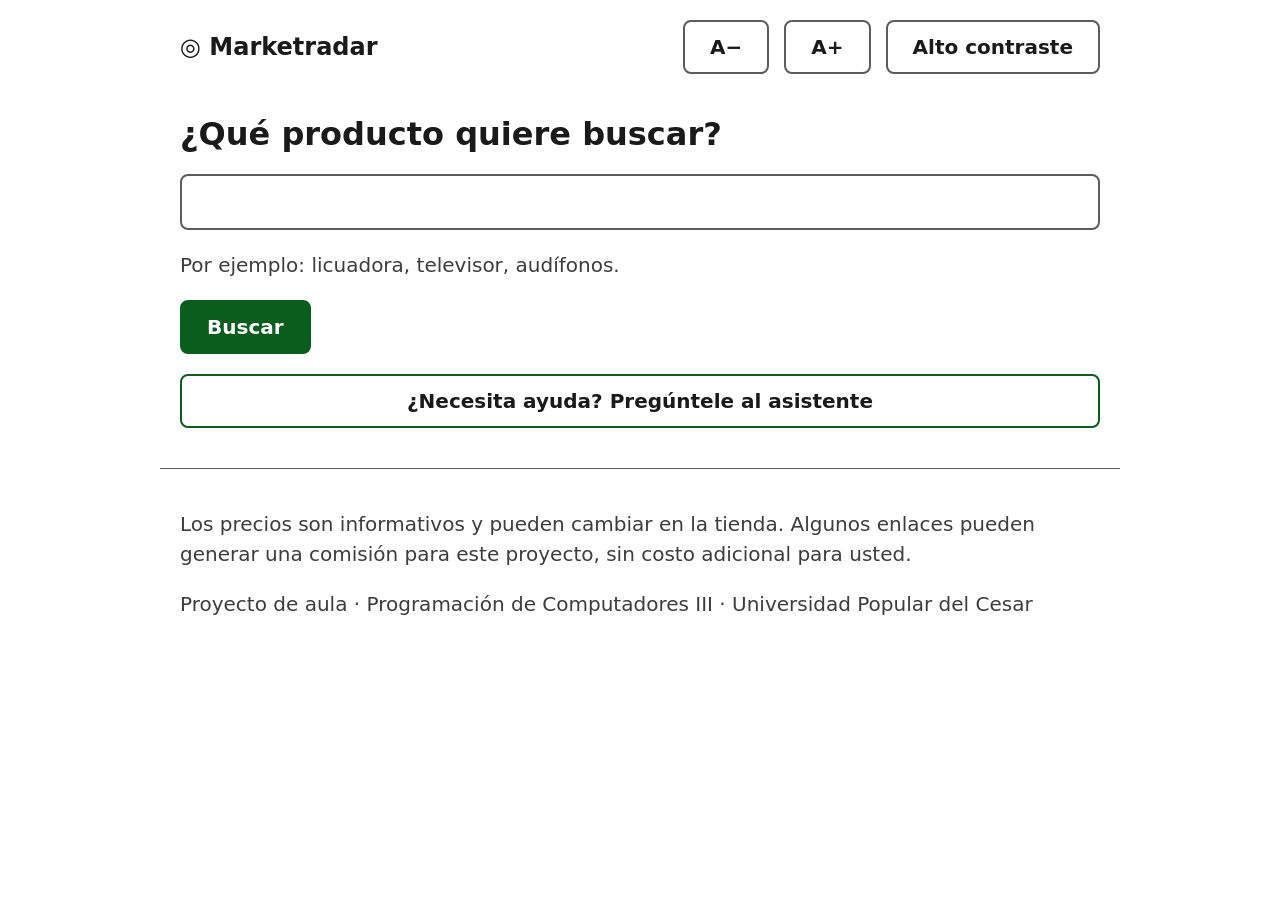
==== frontend/index.html @ 7d76185f "Agrega frontend accesible con búsqueda, historial y asistente" ====
<!doctype html>
<html lang="es-CO">
<head>
    <meta charset="utf-8">
    <meta name="viewport" content="width=device-width, initial-scale=1">
    <title>Marketradar: compare precios fácilmente</title>
    <meta name="description" content="Busque un producto y vea en qué tienda está más barato.">
    <link rel="stylesheet" href="css/estilos.css">
    <script type="module" src="js/app.js"></script>
</head>
<body>
<a class="saltar" href="#contenido">Ir al contenido</a>

<header class="encabezado">
    <p class="marca"><span aria-hidden="true">◎</span> Marketradar</p>
    <div class="herramientas" role="group" aria-label="Tamaño de letra y contraste">
        <button type="button" class="boton boton-secundario" id="letra-menos" aria-label="Letra más pequeña">A−</button>
        <button type="button" class="boton boton-secundario" id="letra-mas" aria-label="Letra más grande">A+</button>
        <button type="button" class="boton boton-secundario" id="contraste" aria-pressed="false">Alto contraste</button>
    </div>
</header>

<main id="contenido" tabindex="-1">
    <!-- Pantalla 1: Inicio -->
    <section id="pantalla-inicio" class="pantalla" aria-labelledby="titulo-inicio">
        <form id="formulario-busqueda" class="busqueda" novalidate>
            <h1 id="titulo-inicio" tabindex="-1"><label for="campo-busqueda">¿Qué producto quiere buscar?</label></h1>
            <input id="campo-busqueda" name="q" type="search" autocomplete="off" required
                   minlength="2" maxlength="100" aria-describedby="ayuda-busqueda error-busqueda">
            <p id="ayuda-busqueda" class="ayuda">Por ejemplo: licuadora, televisor, audífonos.</p>
            <p id="error-busqueda" class="error" role="alert" hidden></p>
            <button type="submit" class="boton boton-principal">Buscar</button>
        </form>
    </section>

    <!-- Pantalla 2: Resultados -->
    <section id="pantalla-resultados" class="pantalla" aria-labelledby="titulo-resultados" hidden>
        <button type="button" class="boton boton-secundario volver" data-volver="inicio">Volver</button>
        <h1 id="titulo-resultados" tabindex="-1">Resultados</h1>
        <div id="estado-resultados" role="status" aria-live="polite"></div>
        <ul id="advertencias" class="advertencias" hidden></ul>
        <ol id="lista-resultados" class="resultados"></ol>
        <button type="button" class="boton boton-secundario" id="ver-mas" hidden>Ver más resultados</button>
    </section>

    <!-- Pantalla 3: Detalle e historial -->
    <section id="pantalla-detalle" class="pantalla" aria-labelledby="titulo-detalle" hidden>
        <button type="button" class="boton boton-secundario volver" data-volver="resultados">Volver</button>
        <h1 id="titulo-detalle" tabindex="-1">Historial de precio</h1>
        <div id="contenido-detalle"></div>
    </section>
</main>

<!-- Asistente de IA -->
<aside class="asistente" aria-labelledby="titulo-asistente">
    <button type="button" class="boton boton-asistente" id="abrir-asistente" aria-expanded="false"
            aria-controls="panel-asistente">¿Necesita ayuda? Pregúntele al asistente</button>
    <div id="panel-asistente" class="panel-asistente" hidden>
        <h2 id="titulo-asistente">Asistente</h2>
        <ol id="conversacion" class="conversacion" aria-live="polite"></ol>
        <form id="formulario-asistente" class="formulario-asistente">
            <label for="campo-asistente">Escriba su pregunta</label>
            <textarea id="campo-asistente" rows="2" maxlength="500"></textarea>
            <div class="acciones">
                <button type="submit" class="boton boton-principal">Enviar pregunta</button>
                <button type="button" class="boton boton-secundario" id="cerrar-asistente">Cerrar</button>
            </div>
        </form>
    </div>
</aside>

<footer class="pie">
    <p>Los precios son informativos y pueden cambiar en la tienda. Algunos enlaces pueden generar una comisión
        para este proyecto, sin costo adicional para usted.</p>
    <p>Proyecto de aula · Programación de Computadores III · Universidad Popular del Cesar</p>
</footer>
</body>
</html>
---- frontend/css/estilos.css ----
/* Marketradar: estilos accesibles (WCAG 2.1 AA), mobile-first desde 360 px */

:root {
    --tamano-base: 20px;
    --interlineado: 1.5;
    --color-fondo: #ffffff;
    --color-texto: #1a1a1a;
    --color-suave: #3d3d3d;
    --color-principal: #0b5d1e;
    --color-principal-texto: #ffffff;
    --color-borde: #5c5c5c;
    --color-destacado: #fff4cc;
    --color-error: #a30000;
    --color-foco: #ffbf47;
    --radio: 8px;
    --espacio: 1rem;
    --tactil: 48px;
}

:root.alto-contraste {
    --color-fondo: #000000;
    --color-texto: #ffffff;
    --color-suave: #ffffff;
    --color-principal: #ffff00;
    --color-principal-texto: #000000;
    --color-borde: #ffffff;
    --color-destacado: #1a1a00;
    --color-error: #ff8080;
}

*, *::before, *::after {
    box-sizing: border-box;
}

html {
    font-size: var(--tamano-base);
}

body {
    margin: 0;
    font-family: system-ui, -apple-system, "Segoe UI", Roboto, Arial, sans-serif;
    line-height: var(--interlineado);
    background: var(--color-fondo);
    color: var(--color-texto);
}

h1 { font-size: 1.6rem; line-height: 1.25; margin: 0 0 var(--espacio); }
h2 { font-size: 1.3rem; margin: 0 0 var(--espacio); }

:focus-visible {
    outline: 4px solid var(--color-foco);
    outline-offset: 3px;
}

.saltar {
    position: absolute;
    left: -9999px;
}

.saltar:focus {
    left: var(--espacio);
    top: var(--espacio);
    background: var(--color-fondo);
    padding: .5rem;
    z-index: 10;
}

.encabezado, main, .pie {
    max-width: 48rem;
    margin: 0 auto;
    padding: var(--espacio);
}

.encabezado {
    display: flex;
    flex-wrap: wrap;
    gap: var(--espacio);
    align-items: center;
    justify-content: space-between;
}

.marca {
    font-weight: 700;
    font-size: 1.2rem;
    margin: 0;
}

.herramientas {
    display: flex;
    flex-wrap: wrap;
    gap: .75rem;
}

.boton {
    min-height: var(--tactil);
    min-width: var(--tactil);
    padding: .5rem 1.25rem;
    font: inherit;
    font-weight: 600;
    border-radius: var(--radio);
    border: 2px solid var(--color-principal);
    cursor: pointer;
}

.boton-principal {
    background: var(--color-principal);
    color: var(--color-principal-texto);
    width: 100%;
}

.boton-secundario {
    background: var(--color-fondo);
    color: var(--color-texto);
    border-color: var(--color-borde);
}

.busqueda input, .formulario-asistente textarea {
    width: 100%;
    min-height: 56px;
    font: inherit;
    padding: .5rem .75rem;
    border: 2px solid var(--color-borde);
    border-radius: var(--radio);
    background: var(--color-fondo);
    color: var(--color-texto);
}

.ayuda { color: var(--color-suave); }
.error { color: var(--color-error); font-weight: 600; }

.volver { margin-bottom: var(--espacio); }

.resultados {
    list-style: none;
    padding: 0;
    display: grid;
    gap: 1.5rem;
}

.tarjeta {
    border: 2px solid var(--color-borde);
    border-radius: var(--radio);
    padding: var(--espacio);
    display: grid;
    gap: .75rem;
}

.tarjeta.mejor {
    border-width: 4px;
    border-color: var(--color-principal);
    background: var(--color-destacado);
}

.tarjeta img {
    width: 100%;
    max-height: 220px;
    object-fit: contain;
}

.etiqueta-mejor {
    font-weight: 700;
    color: var(--color-principal);
}

.precio {
    font-size: 1.5rem;
    font-weight: 700;
}

.acciones {
    display: flex;
    flex-direction: column;
    gap: .75rem;
}

.advertencias {
    border-left: 6px solid var(--color-error);
    padding-left: var(--espacio);
}

.grafico {
    width: 100%;
    height: auto;
    border: 1px solid var(--color-borde);
}

.grafico polyline {
    fill: none;
    stroke: var(--color-principal);
    stroke-width: 4;
}

.asistente {
    max-width: 48rem;
    margin: 0 auto;
    padding: 0 var(--espacio);
}

.boton-asistente {
    width: 100%;
    background: var(--color-fondo);
    color: var(--color-texto);
}

.panel-asistente {
    border: 2px solid var(--color-borde);
    border-radius: var(--radio);
    padding: var(--espacio);
    margin-top: var(--espacio);
}

.conversacion {
    list-style: none;
    padding: 0;
    display: grid;
    gap: .75rem;
}

.mensaje-usuario { font-weight: 600; }

.pie {
    color: var(--color-suave);
    border-top: 1px solid var(--color-borde);
    margin-top: 2rem;
}

@media (min-width: 40rem) {
    .boton-principal { width: auto; }
    .acciones { flex-direction: row; }
}

@media (prefers-reduced-motion: reduce) {
    * { animation: none !important; transition: none !important; scroll-behavior: auto !important; }
}
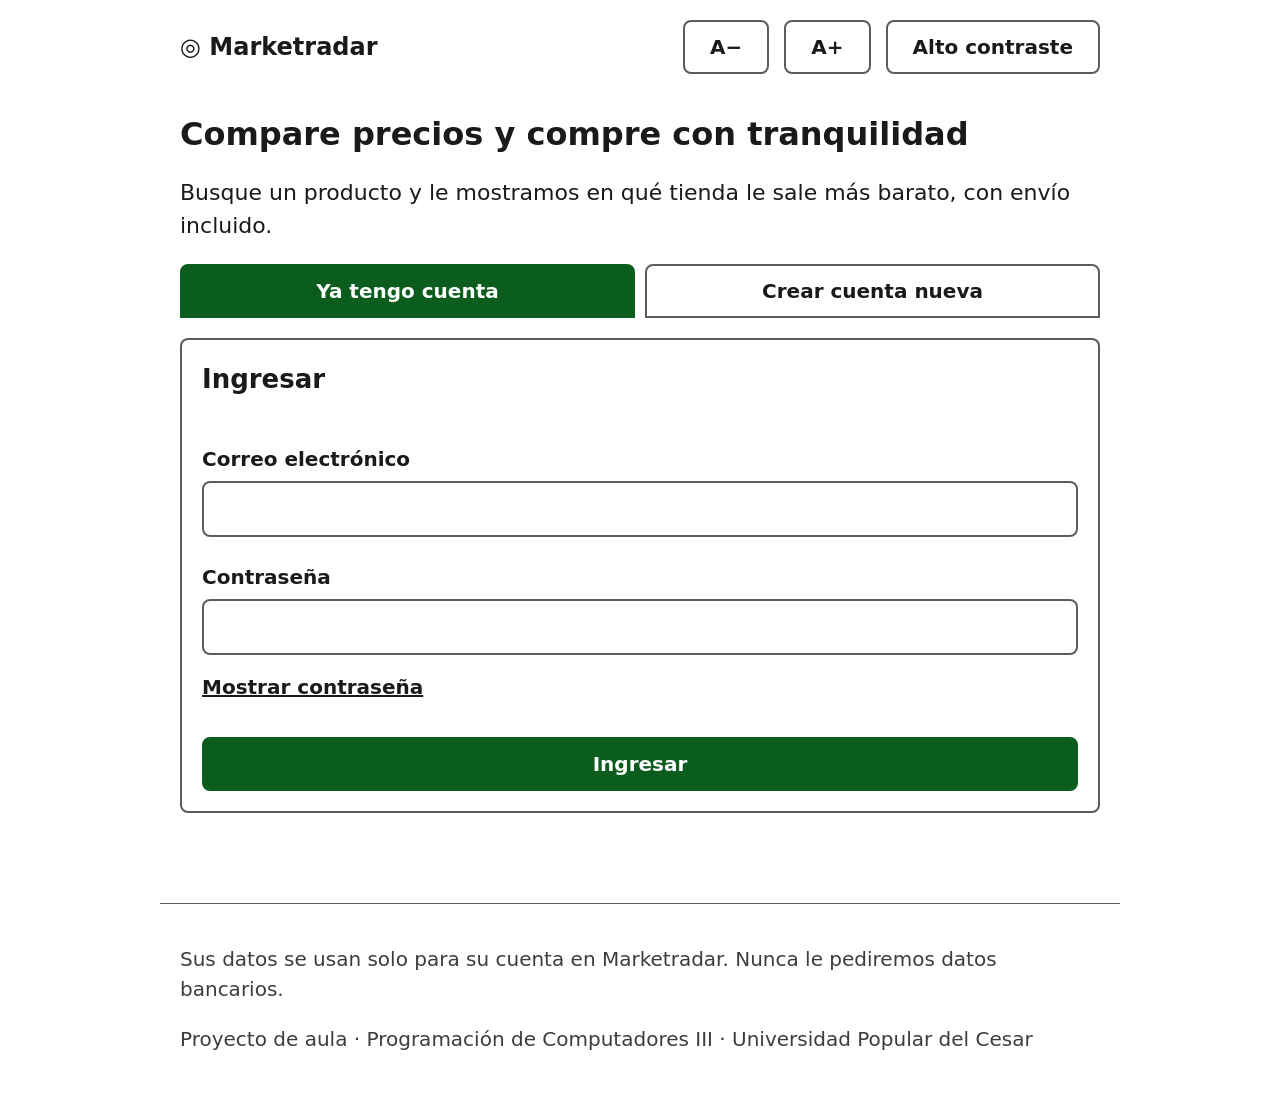
==== commit a3e745bf: "Reorganiza el frontend y agrega la pantalla de ingreso y registro" ====
--- a/frontend/index.html
+++ b/frontend/index.html
@@ -3,10 +3,10 @@
 <head>
     <meta charset="utf-8">
     <meta name="viewport" content="width=device-width, initial-scale=1">
-    <title>Marketradar: compare precios fácilmente</title>
-    <meta name="description" content="Busque un producto y vea en qué tienda está más barato.">
+    <title>Marketradar: ingrese o cree su cuenta</title>
+    <meta name="description" content="Compare precios fácilmente. Ingrese con su correo o cree una cuenta gratis.">
     <link rel="stylesheet" href="css/estilos.css">
-    <script type="module" src="js/app.js"></script>
+    <script type="module" src="js/ingreso/ingreso.js"></script>
 </head>
 <body>
 <a class="saltar" href="#contenido">Ir al contenido</a>
@@ -21,57 +21,88 @@
 </header>
 
 <main id="contenido" tabindex="-1">
-    <!-- Pantalla 1: Inicio -->
-    <section id="pantalla-inicio" class="pantalla" aria-labelledby="titulo-inicio">
-        <form id="formulario-busqueda" class="busqueda" novalidate>
-            <h1 id="titulo-inicio" tabindex="-1"><label for="campo-busqueda">¿Qué producto quiere buscar?</label></h1>
-            <input id="campo-busqueda" name="q" type="search" autocomplete="off" required
-                   minlength="2" maxlength="100" aria-describedby="ayuda-busqueda error-busqueda">
-            <p id="ayuda-busqueda" class="ayuda">Por ejemplo: licuadora, televisor, audífonos.</p>
-            <p id="error-busqueda" class="error" role="alert" hidden></p>
-            <button type="submit" class="boton boton-principal">Buscar</button>
+    <h1>Compare precios y compre con tranquilidad</h1>
+    <p class="introduccion">Busque un producto y le mostramos en qué tienda le sale más barato, con envío incluido.</p>
+    <p id="aviso-sesion" class="aviso-formulario info" role="status" hidden></p>
+
+    <div class="pestanas" role="tablist" aria-label="Ingresar o crear cuenta">
+        <button type="button" role="tab" id="pestana-ingreso" aria-controls="panel-ingreso" aria-selected="true"
+                class="pestana">Ya tengo cuenta</button>
+        <button type="button" role="tab" id="pestana-registro" aria-controls="panel-registro" aria-selected="false"
+                class="pestana" tabindex="-1">Crear cuenta nueva</button>
+    </div>
+
+    <!-- Ingreso -->
+    <section id="panel-ingreso" role="tabpanel" aria-labelledby="pestana-ingreso" class="panel">
+        <form id="formulario-ingreso" class="formulario" novalidate>
+            <h2>Ingresar</h2>
+            <div class="campo">
+                <label for="ingreso-correo">Correo electrónico</label>
+                <input id="ingreso-correo" type="email" autocomplete="username" required maxlength="150"
+                       aria-describedby="error-ingreso-correo">
+                <p id="error-ingreso-correo" class="error" hidden></p>
+            </div>
+            <div class="campo">
+                <label for="ingreso-clave">Contraseña</label>
+                <input id="ingreso-clave" type="password" autocomplete="current-password" required maxlength="64"
+                       aria-describedby="error-ingreso-clave">
+                <p id="error-ingreso-clave" class="error" hidden></p>
+                <button type="button" class="boton boton-enlace" id="ver-clave-ingreso" aria-pressed="false">
+                    Mostrar contraseña</button>
+            </div>
+            <p id="resultado-ingreso" class="aviso-formulario" role="alert" hidden></p>
+            <button type="submit" class="boton boton-principal">Ingresar</button>
         </form>
     </section>
 
-    <!-- Pantalla 2: Resultados -->
-    <section id="pantalla-resultados" class="pantalla" aria-labelledby="titulo-resultados" hidden>
-        <button type="button" class="boton boton-secundario volver" data-volver="inicio">Volver</button>
-        <h1 id="titulo-resultados" tabindex="-1">Resultados</h1>
-        <div id="estado-resultados" role="status" aria-live="polite"></div>
-        <ul id="advertencias" class="advertencias" hidden></ul>
-        <ol id="lista-resultados" class="resultados"></ol>
-        <button type="button" class="boton boton-secundario" id="ver-mas" hidden>Ver más resultados</button>
-    </section>
-
-    <!-- Pantalla 3: Detalle e historial -->
-    <section id="pantalla-detalle" class="pantalla" aria-labelledby="titulo-detalle" hidden>
-        <button type="button" class="boton boton-secundario volver" data-volver="resultados">Volver</button>
-        <h1 id="titulo-detalle" tabindex="-1">Historial de precio</h1>
-        <div id="contenido-detalle"></div>
+    <!-- Registro -->
+    <section id="panel-registro" role="tabpanel" aria-labelledby="pestana-registro" class="panel" hidden>
+        <form id="formulario-registro" class="formulario" novalidate>
+            <h2>Crear cuenta nueva</h2>
+            <p class="ayuda">Todos los campos son obligatorios.</p>
+            <div class="campo">
+                <label for="registro-nombres">Nombres</label>
+                <input id="registro-nombres" autocomplete="given-name" required maxlength="80"
+                       aria-describedby="error-registro-nombres">
+                <p id="error-registro-nombres" class="error" hidden></p>
+            </div>
+            <div class="campo">
+                <label for="registro-apellidos">Apellidos</label>
+                <input id="registro-apellidos" autocomplete="family-name" required maxlength="80"
+                       aria-describedby="error-registro-apellidos">
+                <p id="error-registro-apellidos" class="error" hidden></p>
+            </div>
+            <div class="campo">
+                <label for="registro-correo">Correo electrónico</label>
+                <input id="registro-correo" type="email" autocomplete="email" required maxlength="150"
+                       aria-describedby="ayuda-registro-correo error-registro-correo">
+                <p id="ayuda-registro-correo" class="ayuda">Será su usuario para ingresar.</p>
+                <p id="error-registro-correo" class="error" hidden></p>
+            </div>
+            <div class="campo">
+                <label for="registro-clave">Contraseña</label>
+                <input id="registro-clave" type="password" autocomplete="new-password" required maxlength="64"
+                       aria-describedby="reglas-clave error-registro-clave">
+                <p class="ayuda" id="titulo-reglas">Su contraseña debe tener:</p>
+                <ul id="reglas-clave" class="reglas-clave" aria-labelledby="titulo-reglas" aria-live="polite"></ul>
+                <p id="error-registro-clave" class="error" hidden></p>
+            </div>
+            <div class="campo">
+                <label for="registro-confirmacion">Repita la contraseña</label>
+                <input id="registro-confirmacion" type="password" autocomplete="new-password" required maxlength="64"
+                       aria-describedby="error-registro-confirmacion">
+                <p id="error-registro-confirmacion" class="error" hidden></p>
+                <button type="button" class="boton boton-enlace" id="ver-clave-registro" aria-pressed="false">
+                    Mostrar contraseña</button>
+            </div>
+            <p id="resultado-registro" class="aviso-formulario" role="alert" hidden></p>
+            <button type="submit" class="boton boton-principal">Crear mi cuenta</button>
+        </form>
     </section>
 </main>
 
-<!-- Asistente de IA -->
-<aside class="asistente" aria-labelledby="titulo-asistente">
-    <button type="button" class="boton boton-asistente" id="abrir-asistente" aria-expanded="false"
-            aria-controls="panel-asistente">¿Necesita ayuda? Pregúntele al asistente</button>
-    <div id="panel-asistente" class="panel-asistente" hidden>
-        <h2 id="titulo-asistente">Asistente</h2>
-        <ol id="conversacion" class="conversacion" aria-live="polite"></ol>
-        <form id="formulario-asistente" class="formulario-asistente">
-            <label for="campo-asistente">Escriba su pregunta</label>
-            <textarea id="campo-asistente" rows="2" maxlength="500"></textarea>
-            <div class="acciones">
-                <button type="submit" class="boton boton-principal">Enviar pregunta</button>
-                <button type="button" class="boton boton-secundario" id="cerrar-asistente">Cerrar</button>
-            </div>
-        </form>
-    </div>
-</aside>
-
 <footer class="pie">
-    <p>Los precios son informativos y pueden cambiar en la tienda. Algunos enlaces pueden generar una comisión
-        para este proyecto, sin costo adicional para usted.</p>
+    <p>Sus datos se usan solo para su cuenta en Marketradar. Nunca le pediremos datos bancarios.</p>
     <p>Proyecto de aula · Programación de Computadores III · Universidad Popular del Cesar</p>
 </footer>
 </body>
--- a/frontend/css/estilos.css
+++ b/frontend/css/estilos.css
@@ -11,6 +11,9 @@
     --color-borde: #5c5c5c;
     --color-destacado: #fff4cc;
     --color-error: #a30000;
+    --color-exito: #0b5d1e;
+    --color-info: #0b3d91;
+    --color-tarjeta: #f4f7f4;
     --color-foco: #ffbf47;
     --radio: 8px;
     --espacio: 1rem;
@@ -26,6 +29,9 @@
     --color-borde: #ffffff;
     --color-destacado: #1a1a00;
     --color-error: #ff8080;
+    --color-exito: #7dff7d;
+    --color-info: #80c8ff;
+    --color-tarjeta: #000000;
 }
 
 *, *::before, *::after {
@@ -224,9 +230,262 @@
     margin-top: 2rem;
 }
 
+/* ---------- Formularios ---------- */
+
+.introduccion { font-size: 1.1rem; }
+
+.formulario {
+    display: grid;
+    gap: 1.25rem;
+    border: 2px solid var(--color-borde);
+    border-radius: var(--radio);
+    padding: var(--espacio);
+    margin-bottom: 1.5rem;
+}
+
+.campo { display: grid; gap: .35rem; }
+
+.campo label { font-weight: 700; }
+
+.campo input, .campo select, .campo textarea {
+    width: 100%;
+    min-height: 56px;
+    font: inherit;
+    padding: .5rem .75rem;
+    border: 2px solid var(--color-borde);
+    border-radius: var(--radio);
+    background: var(--color-fondo);
+    color: var(--color-texto);
+}
+
+.campo input[readonly] { background: var(--color-tarjeta); }
+
+.campo [aria-invalid="true"] { border-color: var(--color-error); border-width: 3px; }
+
+.dos-columnas { display: grid; gap: 1.25rem; }
+
+.boton-enlace {
+    background: none;
+    border: none;
+    color: var(--color-texto);
+    text-decoration: underline;
+    justify-self: start;
+    padding-left: 0;
+}
+
+.reglas-clave { list-style: none; padding: 0; margin: 0; display: grid; gap: .25rem; }
+.reglas-clave .cumple { color: var(--color-exito); font-weight: 600; }
+.reglas-clave .pendiente { color: var(--color-suave); }
+
+.aviso-formulario {
+    border-left: 6px solid currentColor;
+    padding: .5rem var(--espacio);
+    font-weight: 600;
+    margin: 0;
+}
+.aviso-formulario.exito { color: var(--color-exito); }
+.aviso-formulario.error { color: var(--color-error); }
+.aviso-formulario.info { color: var(--color-info); }
+
+.contador { color: var(--color-suave); font-size: .9rem; }
+
+/* ---------- Pestañas de ingreso ---------- */
+
+.pestanas { display: flex; gap: .5rem; margin-bottom: var(--espacio); }
+
+.pestana {
+    flex: 1;
+    min-height: var(--tactil);
+    font: inherit;
+    font-weight: 700;
+    padding: .5rem;
+    border: 2px solid var(--color-borde);
+    border-radius: var(--radio) var(--radio) 0 0;
+    background: var(--color-fondo);
+    color: var(--color-texto);
+    cursor: pointer;
+}
+
+.pestana[aria-selected="true"] {
+    background: var(--color-principal);
+    color: var(--color-principal-texto);
+    border-color: var(--color-principal);
+}
+
+/* ---------- Navegación de las interfaces ---------- */
+
+.menu {
+    max-width: 48rem;
+    margin: 0 auto;
+    padding: 0 var(--espacio);
+}
+
+.menu ul {
+    list-style: none;
+    padding: 0;
+    margin: 0;
+    display: grid;
+    grid-template-columns: repeat(2, 1fr);
+    gap: .5rem;
+}
+
+.menu a {
+    display: flex;
+    align-items: center;
+    justify-content: center;
+    gap: .4rem;
+    min-height: 56px;
+    padding: .5rem;
+    font-weight: 700;
+    text-align: center;
+    text-decoration: none;
+    color: var(--color-texto);
+    border: 2px solid var(--color-borde);
+    border-radius: var(--radio);
+}
+
+.menu a[aria-current="page"] {
+    background: var(--color-principal);
+    color: var(--color-principal-texto);
+    border-color: var(--color-principal);
+}
+
+.icono { font-size: 1.3em; }
+
+.saludo { font-size: 1.3rem; font-weight: 700; margin: 0; }
+
+/* ---------- Inicio ---------- */
+
+.aviso-inicio {
+    border: 4px solid var(--color-principal);
+    border-radius: var(--radio);
+    background: var(--color-destacado);
+    padding: var(--espacio);
+    display: grid;
+    gap: .75rem;
+    margin-bottom: 1.5rem;
+}
+
+.aviso-inicio .titulo-aviso { font-size: 1.4rem; font-weight: 800; margin: 0; }
+
+.accesos {
+    list-style: none;
+    padding: 0;
+    display: grid;
+    gap: .75rem;
+}
+
+.accesos a {
+    display: block;
+    padding: var(--espacio);
+    border: 2px solid var(--color-borde);
+    border-radius: var(--radio);
+    color: var(--color-texto);
+    text-decoration: none;
+}
+
+.accesos strong { display: block; font-size: 1.15rem; }
+
+/* ---------- Producto MVP y resultados ---------- */
+
+.mvp {
+    border: 4px solid var(--color-principal);
+    border-radius: var(--radio);
+    background: var(--color-destacado);
+    padding: var(--espacio);
+    display: grid;
+    gap: .75rem;
+    margin-bottom: 1.5rem;
+}
+
+.mvp .sello {
+    font-size: 1.2rem;
+    font-weight: 800;
+    color: var(--color-principal);
+    margin: 0;
+}
+
+.mvp ul { margin: 0; padding-left: 1.25rem; }
+
+.calificacion { font-weight: 600; }
+.calificacion .estrellas { letter-spacing: .1em; }
+
+/* ---------- Listas de historial y PQR ---------- */
+
+.lista-simple {
+    list-style: none;
+    padding: 0;
+    display: grid;
+    gap: 1rem;
+}
+
+.lista-simple > li {
+    border: 2px solid var(--color-borde);
+    border-radius: var(--radio);
+    padding: var(--espacio);
+    display: grid;
+    gap: .5rem;
+}
+
+.lista-simple p { margin: 0; }
+
+.estado {
+    display: inline-block;
+    font-weight: 700;
+    padding: .1rem .6rem;
+    border-radius: 999px;
+    border: 2px solid currentColor;
+}
+.estado-RADICADA { color: var(--color-info); }
+.estado-EN_PROCESO { color: #8a4b00; }
+.estado-RESPONDIDA { color: var(--color-exito); }
+:root.alto-contraste .estado-EN_PROCESO { color: #ffd27f; }
+
+.respuesta {
+    background: var(--color-tarjeta);
+    border-left: 6px solid var(--color-exito);
+    padding: .5rem var(--espacio);
+}
+
+/* ---------- Tutorial ---------- */
+
+.pasos { padding-left: 1.5rem; display: grid; gap: 1.25rem; }
+.pasos h2 { font-size: 1.2rem; margin-bottom: .25rem; }
+.pasos p { margin: 0 0 .5rem; }
+
+/* ---------- Administrador ---------- */
+
+.cifras {
+    list-style: none;
+    padding: 0;
+    display: grid;
+    grid-template-columns: repeat(2, 1fr);
+    gap: .75rem;
+}
+
+.cifras li {
+    border: 2px solid var(--color-borde);
+    border-radius: var(--radio);
+    padding: var(--espacio);
+    text-align: center;
+}
+
+.cifras strong { display: block; font-size: 2rem; }
+
+.filtros { display: flex; flex-wrap: wrap; gap: .5rem; margin-bottom: var(--espacio); }
+.filtros [aria-pressed="true"] {
+    background: var(--color-principal);
+    color: var(--color-principal-texto);
+    border-color: var(--color-principal);
+}
+
 @media (min-width: 40rem) {
     .boton-principal { width: auto; }
     .acciones { flex-direction: row; }
+    .menu ul { grid-template-columns: repeat(4, 1fr); }
+    .dos-columnas { grid-template-columns: 1fr 1fr; }
+    .accesos { grid-template-columns: 1fr 1fr; }
+    .cifras { grid-template-columns: repeat(4, 1fr); }
 }
 
 @media (prefers-reduced-motion: reduce) {
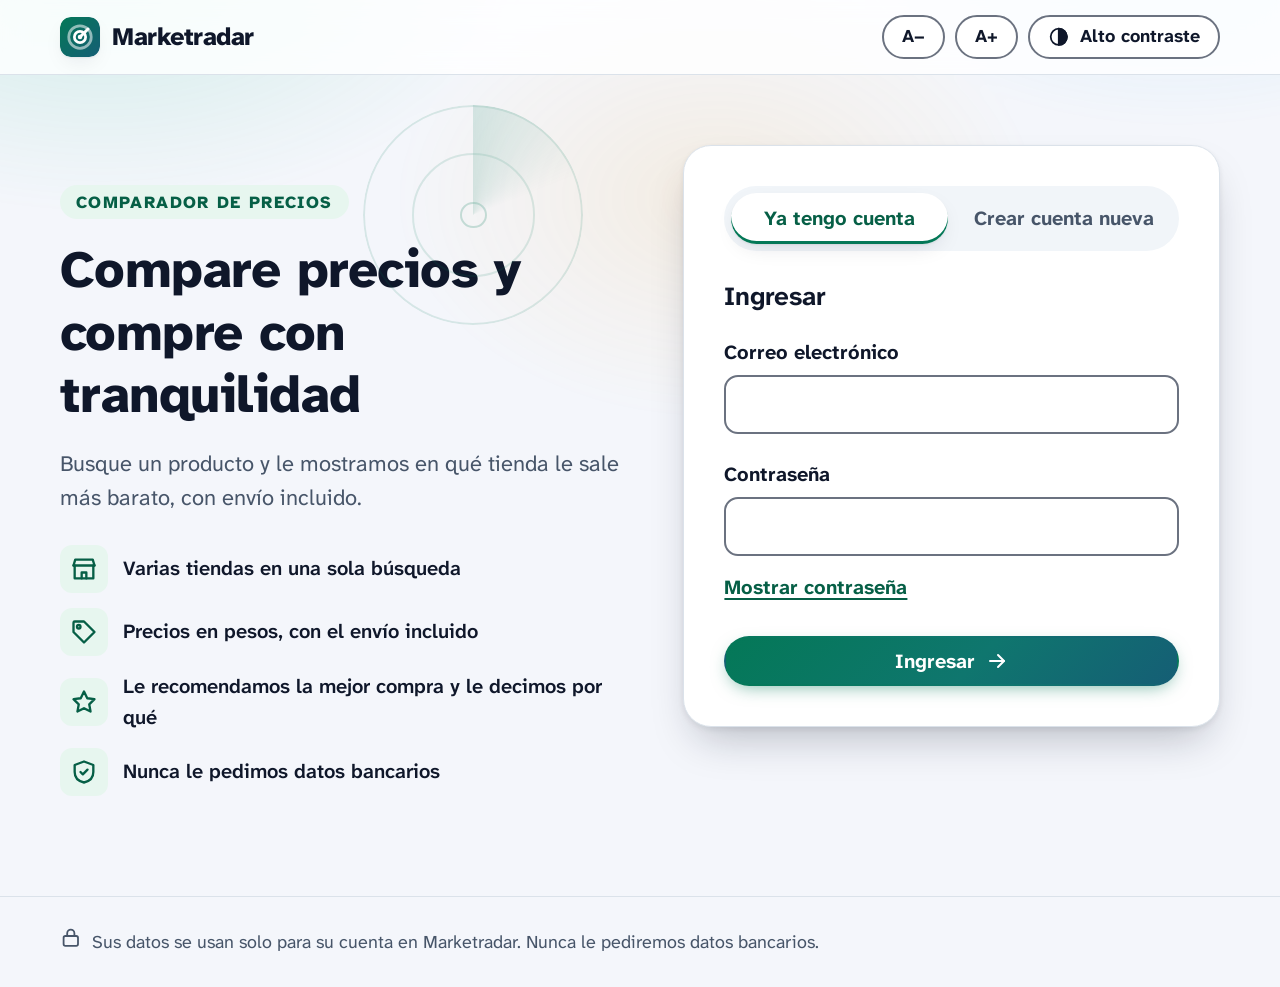
==== commit 8782bb94: "Renueva el diseño de la interfaz Diseño moderno con animaciones, sin perder la accesibilidad (WCAG 2" ====
--- a/frontend/index.html
+++ b/frontend/index.html
@@ -5,6 +5,8 @@
     <meta name="viewport" content="width=device-width, initial-scale=1">
     <title>Marketradar: ingrese o cree su cuenta</title>
     <meta name="description" content="Compare precios fácilmente. Ingrese con su correo o cree una cuenta gratis.">
+    <link rel="icon" href="favicon.svg" type="image/svg+xml">
+    <link rel="preload" href="fuentes/atkinson-hyperlegible-next.woff2" as="font" type="font/woff2" crossorigin>
     <link rel="stylesheet" href="css/estilos.css">
     <script type="module" src="js/ingreso/ingreso.js"></script>
 </head>
@@ -12,17 +14,31 @@
 <a class="saltar" href="#contenido">Ir al contenido</a>
 
 <header class="encabezado">
-    <p class="marca"><span aria-hidden="true">◎</span> Marketradar</p>
-    <div class="herramientas" role="group" aria-label="Tamaño de letra y contraste">
-        <button type="button" class="boton boton-secundario" id="letra-menos" aria-label="Letra más pequeña">A−</button>
-        <button type="button" class="boton boton-secundario" id="letra-mas" aria-label="Letra más grande">A+</button>
-        <button type="button" class="boton boton-secundario" id="contraste" aria-pressed="false">Alto contraste</button>
+    <div class="contenedor encabezado-interno">
+        <p class="marca"><img src="favicon.svg" alt="" width="40" height="40"> Marketradar</p>
+        <div class="herramientas" role="group" aria-label="Tamaño de letra y contraste">
+            <button type="button" class="boton boton-chip" id="letra-menos" aria-label="Letra más pequeña">A−</button>
+            <button type="button" class="boton boton-chip" id="letra-mas" aria-label="Letra más grande">A+</button>
+            <button type="button" class="boton boton-chip" id="contraste" aria-pressed="false"><svg class="icono" aria-hidden="true" focusable="false"><use href="img/iconos.svg#contraste"></use></svg> Alto contraste</button>
+        </div>
     </div>
 </header>
 
-<main id="contenido" tabindex="-1">
-    <h1>Compare precios y compre con tranquilidad</h1>
-    <p class="introduccion">Busque un producto y le mostramos en qué tienda le sale más barato, con envío incluido.</p>
+<main id="contenido" class="contenedor ingreso" tabindex="-1">
+    <div class="ingreso-portada">
+        <div class="radar" aria-hidden="true"><span></span><span></span><span></span><i></i></div>
+        <p class="sobretitulo">Comparador de precios</p>
+        <h1>Compare precios y compre con tranquilidad</h1>
+        <p class="introduccion">Busque un producto y le mostramos en qué tienda le sale más barato, con envío incluido.</p>
+        <ul class="beneficios">
+            <li><svg class="icono" aria-hidden="true" focusable="false"><use href="img/iconos.svg#tienda"></use></svg> Varias tiendas en una sola búsqueda</li>
+            <li><svg class="icono" aria-hidden="true" focusable="false"><use href="img/iconos.svg#etiqueta"></use></svg> Precios en pesos, con el envío incluido</li>
+            <li><svg class="icono" aria-hidden="true" focusable="false"><use href="img/iconos.svg#estrella"></use></svg> Le recomendamos la mejor compra y le decimos por qué</li>
+            <li><svg class="icono" aria-hidden="true" focusable="false"><use href="img/iconos.svg#escudo"></use></svg> Nunca le pedimos datos bancarios</li>
+        </ul>
+    </div>
+
+    <div class="ingreso-tarjeta">
     <p id="aviso-sesion" class="aviso-formulario info" role="status" hidden></p>
 
     <div class="pestanas" role="tablist" aria-label="Ingresar o crear cuenta">
@@ -51,7 +67,7 @@
                     Mostrar contraseña</button>
             </div>
             <p id="resultado-ingreso" class="aviso-formulario" role="alert" hidden></p>
-            <button type="submit" class="boton boton-principal">Ingresar</button>
+            <button type="submit" class="boton boton-principal">Ingresar <svg class="icono" aria-hidden="true" focusable="false"><use href="img/iconos.svg#flecha"></use></svg></button>
         </form>
     </section>
 
@@ -96,14 +112,14 @@
                     Mostrar contraseña</button>
             </div>
             <p id="resultado-registro" class="aviso-formulario" role="alert" hidden></p>
-            <button type="submit" class="boton boton-principal">Crear mi cuenta</button>
+            <button type="submit" class="boton boton-principal">Crear mi cuenta <svg class="icono" aria-hidden="true" focusable="false"><use href="img/iconos.svg#flecha"></use></svg></button>
         </form>
     </section>
+    </div>
 </main>
 
 <footer class="pie">
-    <p>Sus datos se usan solo para su cuenta en Marketradar. Nunca le pediremos datos bancarios.</p>
-    <p>Proyecto de aula · Programación de Computadores III · Universidad Popular del Cesar</p>
+    <p class="contenedor"><svg class="icono" aria-hidden="true" focusable="false"><use href="img/iconos.svg#candado"></use></svg> Sus datos se usan solo para su cuenta en Marketradar. Nunca le pediremos datos bancarios.</p>
 </footer>
 </body>
 </html>
--- a/frontend/css/estilos.css
+++ b/frontend/css/estilos.css
@@ -1,62 +1,157 @@
-/* Marketradar: estilos accesibles (WCAG 2.1 AA), mobile-first desde 360 px */
+/*
+ * Marketradar: estilos accesibles (WCAG 2.1 AA), mobile-first desde 360 px.
+ *
+ * Diseño: tarjetas claras con esquinas redondeadas, degradado esmeralda, íconos de trazo y
+ * animaciones cortas. Reglas de accesibilidad que se mantienen:
+ *  - Contraste de 4.5:1 o más en todo texto y de 3:1 en bordes de campos y foco.
+ *  - Controles de 48 px o más y foco visible con doble anillo.
+ *  - Todo se mide en rem, así que A+ y A− agrandan la página completa.
+ *  - Las animaciones duran menos de 5 segundos y se apagan con "reducir movimiento" del sistema.
+ *  - El modo alto contraste quita degradados, sombras y transparencias.
+ */
+
+@font-face {
+    font-family: "Atkinson Hyperlegible Next";
+    src: url("../fuentes/atkinson-hyperlegible-next.woff2") format("woff2");
+    font-weight: 400 800;
+    font-style: normal;
+    font-display: swap;
+}
 
 :root {
     --tamano-base: 20px;
-    --interlineado: 1.5;
-    --color-fondo: #ffffff;
-    --color-texto: #1a1a1a;
-    --color-suave: #3d3d3d;
-    --color-principal: #0b5d1e;
+    --interlineado: 1.55;
+    --fuente: "Atkinson Hyperlegible Next", system-ui, -apple-system, "Segoe UI", Roboto, Arial, sans-serif;
+
+    --color-fondo: #f4f6fb;
+    --color-superficie: #ffffff;
+    --color-texto: #0f172a;
+    --color-suave: #475569;
+    --color-principal: #047857;
+    --color-principal-oscuro: #065f46;
     --color-principal-texto: #ffffff;
-    --color-borde: #5c5c5c;
-    --color-destacado: #fff4cc;
-    --color-error: #a30000;
-    --color-exito: #0b5d1e;
-    --color-info: #0b3d91;
-    --color-tarjeta: #f4f7f4;
-    --color-foco: #ffbf47;
-    --radio: 8px;
+    --color-principal-suave: #e7f6ef;
+    --color-borde: #dbe2ea;
+    --color-borde-campo: #6b7280;
+    --color-destacado: #fff8e6;
+    --color-acento: #92400e;
+    --color-acento-suave: #fdecc8;
+    --color-error: #b91c1c;
+    --color-error-suave: #fef2f2;
+    --color-exito: #047857;
+    --color-exito-suave: #ecfdf5;
+    --color-info: #1d4ed8;
+    --color-info-suave: #eff6ff;
+    --color-tarjeta: #f1f5f9;
+    --color-foco: #f59e0b;
+    --color-foco-interno: #0f172a;
+
+    --degradado: linear-gradient(135deg, #047857 0%, #0f766e 55%, #155e75 100%);
+    --degradado-mvp: linear-gradient(135deg, #f59e0b, #10b981 50%, #0ea5e9);
+    --sombra: 0 1px 2px rgb(15 23 42 / 6%), 0 8px 24px -10px rgb(15 23 42 / 18%);
+    --sombra-alta: 0 2px 6px rgb(15 23 42 / 8%), 0 22px 44px -14px rgb(15 23 42 / 28%);
+    --vidrio: rgb(255 255 255 / 82%);
+
+    --radio: 14px;
+    --radio-grande: 24px;
     --espacio: 1rem;
     --tactil: 48px;
+    --curva: cubic-bezier(.2, .8, .2, 1);
 }
 
 :root.alto-contraste {
     --color-fondo: #000000;
+    --color-superficie: #000000;
     --color-texto: #ffffff;
     --color-suave: #ffffff;
     --color-principal: #ffff00;
+    --color-principal-oscuro: #ffff00;
     --color-principal-texto: #000000;
+    --color-principal-suave: #000000;
     --color-borde: #ffffff;
-    --color-destacado: #1a1a00;
+    --color-borde-campo: #ffffff;
+    --color-destacado: #000000;
+    --color-acento: #ffff00;
+    --color-acento-suave: #000000;
     --color-error: #ff8080;
+    --color-error-suave: #000000;
     --color-exito: #7dff7d;
+    --color-exito-suave: #000000;
     --color-info: #80c8ff;
+    --color-info-suave: #000000;
     --color-tarjeta: #000000;
-}
-
-*, *::before, *::after {
-    box-sizing: border-box;
-}
+    --color-foco: #00ffff;
+    --color-foco-interno: #000000;
+    --degradado: #ffff00;
+    --degradado-mvp: #ffff00;
+    --sombra: none;
+    --sombra-alta: none;
+    --vidrio: #000000;
+}
+
+/* Lo oculto se oculta siempre, aunque su clase defina display (por ejemplo .mvp). */
+[hidden] { display: none !important; }
+
+*, *::before, *::after { box-sizing: border-box; }
 
 html {
     font-size: var(--tamano-base);
+    scroll-padding-top: 6rem;
 }
 
 body {
     margin: 0;
-    font-family: system-ui, -apple-system, "Segoe UI", Roboto, Arial, sans-serif;
+    min-height: 100vh;
+    font-family: var(--fuente);
     line-height: var(--interlineado);
     background: var(--color-fondo);
     color: var(--color-texto);
-}
-
-h1 { font-size: 1.6rem; line-height: 1.25; margin: 0 0 var(--espacio); }
-h2 { font-size: 1.3rem; margin: 0 0 var(--espacio); }
+    -webkit-font-smoothing: antialiased;
+    text-rendering: optimizeLegibility;
+}
+
+/* Luz de colores suave detrás de la página (decorativa). */
+body::before {
+    content: "";
+    position: fixed;
+    inset: -20vh -10vw auto;
+    height: 70vh;
+    z-index: -1;
+    pointer-events: none;
+    background:
+        radial-gradient(40% 60% at 15% 20%, rgb(16 185 129 / 16%), transparent 70%),
+        radial-gradient(35% 55% at 85% 10%, rgb(14 165 233 / 14%), transparent 70%),
+        radial-gradient(30% 50% at 55% 60%, rgb(245 158 11 / 10%), transparent 70%);
+    filter: blur(8px);
+    animation: aparecer-suave 1.2s ease-out both;
+}
+
+:root.alto-contraste body::before { display: none; }
+
+h1, h2, h3 { line-height: 1.2; letter-spacing: -.01em; }
+h1 { font-size: 1.75rem; font-weight: 800; margin: 0 0 var(--espacio); }
+h2 { font-size: 1.3rem; font-weight: 700; margin: 0 0 var(--espacio); }
+
+p { margin: 0 0 .75rem; }
+
+a { color: var(--color-principal-oscuro); text-underline-offset: .18em; }
+
+img { max-width: 100%; }
+
+.icono {
+    width: 1.2em;
+    height: 1.2em;
+    flex: none;
+    vertical-align: -.2em;
+}
 
 :focus-visible {
-    outline: 4px solid var(--color-foco);
-    outline-offset: 3px;
-}
+    outline: 3px solid var(--color-foco-interno);
+    outline-offset: 2px;
+    box-shadow: 0 0 0 6px var(--color-foco);
+}
+
+:root.alto-contraste :focus-visible { outline-color: var(--color-foco); box-shadow: none; outline-width: 4px; }
 
 .saltar {
     position: absolute;
@@ -66,232 +161,318 @@
 .saltar:focus {
     left: var(--espacio);
     top: var(--espacio);
-    background: var(--color-fondo);
-    padding: .5rem;
-    z-index: 10;
-}
-
-.encabezado, main, .pie {
-    max-width: 48rem;
-    margin: 0 auto;
-    padding: var(--espacio);
-}
+    background: var(--color-superficie);
+    color: var(--color-texto);
+    padding: .5rem 1rem;
+    border-radius: var(--radio);
+    z-index: 100;
+}
+
+.contenedor {
+    width: 100%;
+    max-width: 60rem;
+    margin-inline: auto;
+    padding-inline: var(--espacio);
+}
+
+main { padding-block: 1.5rem 2rem; }
+
+/* ---------- Encabezado ---------- */
 
 .encabezado {
+    background: var(--vidrio);
+    border-bottom: 1px solid var(--color-borde);
+    backdrop-filter: saturate(1.4) blur(14px);
+    -webkit-backdrop-filter: saturate(1.4) blur(14px);
+    position: relative;
+    z-index: 20;
+}
+
+.encabezado-interno {
     display: flex;
     flex-wrap: wrap;
-    gap: var(--espacio);
+    gap: .75rem 1rem;
     align-items: center;
     justify-content: space-between;
+    padding-block: .75rem;
 }
 
 .marca {
+    display: flex;
+    align-items: center;
+    gap: .6rem;
+    font-weight: 800;
+    font-size: 1.25rem;
+    letter-spacing: -.02em;
+    margin: 0;
+}
+
+.marca img { width: 2rem; height: 2rem; border-radius: 10px; box-shadow: var(--sombra); }
+
+.marca-detalle {
     font-weight: 700;
-    font-size: 1.2rem;
-    margin: 0;
-}
+    font-size: .8rem;
+    padding: .15rem .6rem;
+    border-radius: 999px;
+    background: var(--color-principal-suave);
+    color: var(--color-principal-oscuro);
+    border: 1px solid transparent;
+}
+
+:root.alto-contraste .marca-detalle { border-color: var(--color-borde); color: var(--color-texto); }
 
 .herramientas {
     display: flex;
     flex-wrap: wrap;
-    gap: .75rem;
-}
+    gap: .5rem;
+}
+
+/* ---------- Botones ---------- */
 
 .boton {
+    display: inline-flex;
+    align-items: center;
+    justify-content: center;
+    gap: .5rem;
     min-height: var(--tactil);
     min-width: var(--tactil);
-    padding: .5rem 1.25rem;
+    padding: .55rem 1.3rem;
     font: inherit;
-    font-weight: 600;
-    border-radius: var(--radio);
-    border: 2px solid var(--color-principal);
+    font-weight: 700;
+    line-height: 1.2;
+    text-align: center;
+    text-decoration: none;
+    border-radius: 999px;
+    border: 2px solid transparent;
     cursor: pointer;
-}
+    transition: transform .18s var(--curva), box-shadow .18s var(--curva), background-color .18s, color .18s,
+        border-color .18s;
+}
+
+.boton:hover { transform: translateY(-1px); }
+.boton:active { transform: translateY(0) scale(.98); }
+.boton:disabled { cursor: progress; opacity: .75; transform: none; }
+
+.boton .icono { transition: transform .2s var(--curva); }
+.boton:hover .icono[aria-hidden] { transform: translateX(2px); }
 
 .boton-principal {
-    background: var(--color-principal);
+    background: var(--degradado);
     color: var(--color-principal-texto);
+    box-shadow: 0 6px 18px -6px rgb(4 120 87 / 55%);
     width: 100%;
 }
 
+.boton-principal:hover { box-shadow: 0 10px 24px -8px rgb(4 120 87 / 65%); }
+
 .boton-secundario {
-    background: var(--color-fondo);
+    background: var(--color-superficie);
     color: var(--color-texto);
-    border-color: var(--color-borde);
-}
-
+    border-color: var(--color-borde-campo);
+}
+
+.boton-secundario:hover { border-color: var(--color-principal); color: var(--color-principal-oscuro); }
+
+.boton-chip {
+    min-height: 44px;
+    padding: .35rem .9rem;
+    font-size: .9rem;
+    background: var(--color-superficie);
+    color: var(--color-texto);
+    border-color: var(--color-borde-campo);
+}
+
+.boton-chip[aria-pressed="true"] {
+    background: var(--color-texto);
+    color: var(--color-superficie);
+    border-color: var(--color-texto);
+}
+
+.boton-salir:hover { border-color: var(--color-error); color: var(--color-error); }
+
+.boton-claro {
+    background: #ffffff;
+    color: #065f46;
+    box-shadow: 0 8px 20px -8px rgb(0 0 0 / 35%);
+}
+
+:root.alto-contraste .boton-claro { background: #000000; color: #ffff00; border-color: #ffff00; }
+
+.boton-enlace {
+    background: none;
+    border: none;
+    color: var(--color-principal-oscuro);
+    text-decoration: underline;
+    text-underline-offset: .2em;
+    justify-self: start;
+    padding-inline: 0;
+    min-width: 0;
+    border-radius: 6px;
+}
+
+.boton-enlace:hover { transform: none; }
+
+:root.alto-contraste .boton-principal,
+:root.alto-contraste .boton-secundario,
+:root.alto-contraste .boton-chip { box-shadow: none; border-color: var(--color-borde); }
+
+/* ---------- Campos ---------- */
+
+.campo input, .campo select, .campo textarea,
 .busqueda input, .formulario-asistente textarea {
     width: 100%;
     min-height: 56px;
     font: inherit;
-    padding: .5rem .75rem;
-    border: 2px solid var(--color-borde);
+    padding: .6rem .9rem;
+    border: 2px solid var(--color-borde-campo);
     border-radius: var(--radio);
-    background: var(--color-fondo);
+    background: var(--color-superficie);
     color: var(--color-texto);
+    transition: border-color .18s, box-shadow .18s;
+}
+
+.campo input:hover, .campo select:hover, .campo textarea:hover { border-color: var(--color-texto); }
+
+.campo input:focus-visible, .campo select:focus-visible, .campo textarea:focus-visible,
+.busqueda input:focus-visible, .formulario-asistente textarea:focus-visible {
+    border-color: var(--color-principal);
 }
 
 .ayuda { color: var(--color-suave); }
-.error { color: var(--color-error); font-weight: 600; }
-
-.volver { margin-bottom: var(--espacio); }
-
-.resultados {
+.error { color: var(--color-error); font-weight: 700; margin: 0; }
+
+/* ---------- Formularios ---------- */
+
+.introduccion { font-size: 1.1rem; color: var(--color-suave); }
+
+.formulario {
+    display: grid;
+    gap: 1.25rem;
+    background: var(--color-superficie);
+    border: 1px solid var(--color-borde);
+    border-radius: var(--radio-grande);
+    padding: 1.5rem var(--espacio);
+    margin-bottom: 1.5rem;
+    box-shadow: var(--sombra);
+}
+
+.formulario h2 { margin: 0; }
+
+.campo { display: grid; gap: .35rem; }
+.campo p { margin: 0; }
+.campo label { font-weight: 700; }
+.campo input[readonly] { background: var(--color-tarjeta); }
+.campo [aria-invalid="true"] { border-color: var(--color-error); border-width: 3px; }
+
+.dos-columnas { display: grid; gap: 1.25rem; }
+
+.reglas-clave { list-style: none; padding: 0; margin: 0; display: grid; gap: .25rem; }
+.reglas-clave li { display: flex; gap: .5rem; align-items: baseline; }
+.reglas-clave li::before { content: "○"; font-weight: 800; }
+.reglas-clave .cumple { color: var(--color-exito); font-weight: 700; }
+.reglas-clave .cumple::before { content: "✓"; }
+.reglas-clave .pendiente { color: var(--color-suave); }
+
+.aviso-formulario {
+    border-left: 6px solid currentColor;
+    border-radius: 10px;
+    padding: .7rem var(--espacio);
+    font-weight: 700;
+    margin: 0 0 var(--espacio);
+    animation: aparecer .35s var(--curva) both;
+}
+
+.formulario .aviso-formulario { margin: 0; }
+.aviso-formulario.exito { color: var(--color-exito); background: var(--color-exito-suave); }
+.aviso-formulario.error { color: var(--color-error); background: var(--color-error-suave); }
+.aviso-formulario.info { color: var(--color-info); background: var(--color-info-suave); }
+
+.contador { color: var(--color-suave); font-size: .9rem; }
+
+/* ---------- Ingreso ---------- */
+
+.ingreso {
+    display: grid;
+    gap: 2rem;
+    align-items: start;
+    padding-block: 2rem 3rem;
+}
+
+.ingreso-portada {
+    position: relative;
+    animation: aparecer .6s var(--curva) both;
+}
+
+.ingreso-portada h1 { font-size: 2rem; }
+
+.sobretitulo {
+    display: inline-block;
+    font-weight: 800;
+    font-size: .85rem;
+    letter-spacing: .08em;
+    text-transform: uppercase;
+    color: var(--color-principal-oscuro);
+    background: var(--color-principal-suave);
+    border-radius: 999px;
+    padding: .2rem .8rem;
+    margin-bottom: 1rem;
+}
+
+.beneficios {
     list-style: none;
     padding: 0;
-    display: grid;
-    gap: 1.5rem;
-}
-
-.tarjeta {
-    border: 2px solid var(--color-borde);
-    border-radius: var(--radio);
-    padding: var(--espacio);
+    margin: 1.5rem 0 0;
     display: grid;
     gap: .75rem;
 }
 
-.tarjeta.mejor {
-    border-width: 4px;
-    border-color: var(--color-principal);
-    background: var(--color-destacado);
-}
-
-.tarjeta img {
-    width: 100%;
-    max-height: 220px;
-    object-fit: contain;
-}
-
-.etiqueta-mejor {
-    font-weight: 700;
-    color: var(--color-principal);
-}
-
-.precio {
-    font-size: 1.5rem;
-    font-weight: 700;
-}
-
-.acciones {
+.beneficios li {
     display: flex;
-    flex-direction: column;
+    align-items: center;
     gap: .75rem;
-}
-
-.advertencias {
-    border-left: 6px solid var(--color-error);
-    padding-left: var(--espacio);
-}
-
-.grafico {
-    width: 100%;
-    height: auto;
+    font-weight: 600;
+    animation: aparecer .5s var(--curva) both;
+}
+
+.beneficios li:nth-child(2) { animation-delay: .08s; }
+.beneficios li:nth-child(3) { animation-delay: .16s; }
+.beneficios li:nth-child(4) { animation-delay: .24s; }
+
+.beneficios .icono {
+    width: 2.4rem;
+    height: 2.4rem;
+    padding: .5rem;
+    border-radius: 12px;
+    color: var(--color-principal-oscuro);
+    background: var(--color-principal-suave);
+}
+
+.ingreso-tarjeta {
+    background: var(--color-superficie);
     border: 1px solid var(--color-borde);
-}
-
-.grafico polyline {
-    fill: none;
-    stroke: var(--color-principal);
-    stroke-width: 4;
-}
-
-.asistente {
-    max-width: 48rem;
-    margin: 0 auto;
-    padding: 0 var(--espacio);
-}
-
-.boton-asistente {
-    width: 100%;
-    background: var(--color-fondo);
-    color: var(--color-texto);
-}
-
-.panel-asistente {
-    border: 2px solid var(--color-borde);
-    border-radius: var(--radio);
-    padding: var(--espacio);
-    margin-top: var(--espacio);
-}
-
-.conversacion {
-    list-style: none;
+    border-radius: 28px;
+    padding: 1.25rem var(--espacio);
+    box-shadow: var(--sombra-alta);
+    animation: aparecer .6s .1s var(--curva) both;
+}
+
+.ingreso-tarjeta .formulario {
+    border: none;
+    box-shadow: none;
     padding: 0;
-    display: grid;
-    gap: .75rem;
-}
-
-.mensaje-usuario { font-weight: 600; }
-
-.pie {
-    color: var(--color-suave);
-    border-top: 1px solid var(--color-borde);
-    margin-top: 2rem;
-}
-
-/* ---------- Formularios ---------- */
-
-.introduccion { font-size: 1.1rem; }
-
-.formulario {
-    display: grid;
-    gap: 1.25rem;
-    border: 2px solid var(--color-borde);
-    border-radius: var(--radio);
-    padding: var(--espacio);
+    margin: 0;
+    background: none;
+}
+
+/* Pestañas como control segmentado. */
+.pestanas {
+    display: flex;
+    gap: .35rem;
+    padding: .35rem;
     margin-bottom: 1.5rem;
-}
-
-.campo { display: grid; gap: .35rem; }
-
-.campo label { font-weight: 700; }
-
-.campo input, .campo select, .campo textarea {
-    width: 100%;
-    min-height: 56px;
-    font: inherit;
-    padding: .5rem .75rem;
-    border: 2px solid var(--color-borde);
-    border-radius: var(--radio);
-    background: var(--color-fondo);
-    color: var(--color-texto);
-}
-
-.campo input[readonly] { background: var(--color-tarjeta); }
-
-.campo [aria-invalid="true"] { border-color: var(--color-error); border-width: 3px; }
-
-.dos-columnas { display: grid; gap: 1.25rem; }
-
-.boton-enlace {
-    background: none;
-    border: none;
-    color: var(--color-texto);
-    text-decoration: underline;
-    justify-self: start;
-    padding-left: 0;
-}
-
-.reglas-clave { list-style: none; padding: 0; margin: 0; display: grid; gap: .25rem; }
-.reglas-clave .cumple { color: var(--color-exito); font-weight: 600; }
-.reglas-clave .pendiente { color: var(--color-suave); }
-
-.aviso-formulario {
-    border-left: 6px solid currentColor;
-    padding: .5rem var(--espacio);
-    font-weight: 600;
-    margin: 0;
-}
-.aviso-formulario.exito { color: var(--color-exito); }
-.aviso-formulario.error { color: var(--color-error); }
-.aviso-formulario.info { color: var(--color-info); }
-
-.contador { color: var(--color-suave); font-size: .9rem; }
-
-/* ---------- Pestañas de ingreso ---------- */
-
-.pestanas { display: flex; gap: .5rem; margin-bottom: var(--espacio); }
+    background: var(--color-tarjeta);
+    border-radius: 999px;
+}
 
 .pestana {
     flex: 1;
@@ -299,195 +480,842 @@
     font: inherit;
     font-weight: 700;
     padding: .5rem;
-    border: 2px solid var(--color-borde);
-    border-radius: var(--radio) var(--radio) 0 0;
-    background: var(--color-fondo);
-    color: var(--color-texto);
+    border: none;
+    border-radius: 999px;
+    background: transparent;
+    color: var(--color-suave);
     cursor: pointer;
-}
+    transition: background-color .2s, color .2s, box-shadow .2s;
+}
+
+.pestana:hover { color: var(--color-texto); }
 
 .pestana[aria-selected="true"] {
+    background: var(--color-superficie);
+    color: var(--color-principal-oscuro);
+    box-shadow: var(--sombra), inset 0 -3px 0 var(--color-principal);
+}
+
+:root.alto-contraste .pestanas { border: 2px solid var(--color-borde); }
+:root.alto-contraste .pestana[aria-selected="true"] {
     background: var(--color-principal);
     color: var(--color-principal-texto);
-    border-color: var(--color-principal);
-}
+}
+
+/* Radar animado (decorativo): da una vuelta dos veces y se detiene. */
+.radar {
+    position: absolute;
+    width: 9rem;
+    height: 9rem;
+    border-radius: 50%;
+    pointer-events: none;
+    overflow: hidden;
+}
+
+.radar span {
+    position: absolute;
+    inset: 0;
+    border-radius: 50%;
+    border: 2px solid currentColor;
+    opacity: .25;
+}
+
+.radar span:nth-child(2) { inset: 22%; }
+.radar span:nth-child(3) { inset: 44%; opacity: .4; }
+
+.radar i {
+    position: absolute;
+    inset: 0;
+    border-radius: 50%;
+    background: conic-gradient(from 0deg, currentColor 0deg, transparent 70deg);
+    opacity: .28;
+    animation: girar 2.2s linear 2;
+}
+
+.ingreso-portada .radar {
+    top: -1.5rem;
+    right: 0;
+    color: var(--color-principal);
+    opacity: .5;
+}
+
+:root.alto-contraste .radar { display: none; }
 
 /* ---------- Navegación de las interfaces ---------- */
 
-.menu {
-    max-width: 48rem;
-    margin: 0 auto;
-    padding: 0 var(--espacio);
-}
+.menu { margin-top: 1rem; }
 
 .menu ul {
     list-style: none;
-    padding: 0;
+    padding: .4rem;
     margin: 0;
     display: grid;
     grid-template-columns: repeat(2, 1fr);
-    gap: .5rem;
+    gap: .35rem;
+    background: var(--color-superficie);
+    border: 1px solid var(--color-borde);
+    border-radius: 22px;
+    box-shadow: var(--sombra);
 }
 
 .menu a {
     display: flex;
     align-items: center;
     justify-content: center;
-    gap: .4rem;
-    min-height: 56px;
-    padding: .5rem;
+    gap: .45rem;
+    min-height: 52px;
+    padding: .5rem .75rem;
     font-weight: 700;
     text-align: center;
     text-decoration: none;
     color: var(--color-texto);
-    border: 2px solid var(--color-borde);
-    border-radius: var(--radio);
-}
+    border-radius: 16px;
+    border: 2px solid transparent;
+    transition: background-color .2s, color .2s, transform .18s var(--curva);
+}
+
+.menu a:hover { background: var(--color-principal-suave); color: var(--color-principal-oscuro); }
 
 .menu a[aria-current="page"] {
-    background: var(--color-principal);
+    background: var(--degradado);
     color: var(--color-principal-texto);
-    border-color: var(--color-principal);
-}
-
-.icono { font-size: 1.3em; }
-
-.saludo { font-size: 1.3rem; font-weight: 700; margin: 0; }
+    box-shadow: 0 6px 16px -8px rgb(4 120 87 / 70%);
+}
+
+:root.alto-contraste .menu ul { border: 2px solid var(--color-borde); }
+:root.alto-contraste .menu a { border-color: var(--color-borde); }
+:root.alto-contraste .menu a:hover { background: #000000; color: var(--color-principal); }
+:root.alto-contraste .menu a[aria-current="page"] { color: var(--color-principal-texto); }
+
+.saludo { font-size: 1.3rem; font-weight: 700; margin: 0 0 1rem; }
+
+/* Cada sección entra con un movimiento corto hacia arriba. */
+main > section:not([hidden]) { animation: aparecer .45s var(--curva) both; }
 
 /* ---------- Inicio ---------- */
 
+.bienvenida {
+    position: relative;
+    overflow: hidden;
+    display: grid;
+    gap: .5rem;
+    justify-items: start;
+    padding: 1.75rem 1.5rem;
+    margin-bottom: 1.5rem;
+    border-radius: 28px;
+    background: var(--degradado);
+    color: #ffffff;
+    box-shadow: var(--sombra-alta);
+}
+
+.bienvenida h1 { margin: 0; font-size: 2rem; }
+.bienvenida p { margin: 0 0 .75rem; font-size: 1.1rem; }
+
+.bienvenida .radar {
+    right: -1.5rem;
+    bottom: -2rem;
+    width: 11rem;
+    height: 11rem;
+    color: #ffffff;
+    opacity: .7;
+}
+
+:root.alto-contraste .bienvenida { color: #000000; border: 2px solid #ffffff; }
+
 .aviso-inicio {
-    border: 4px solid var(--color-principal);
-    border-radius: var(--radio);
+    position: relative;
+    display: grid;
+    gap: .5rem;
+    padding: 1.25rem 1.25rem 1.25rem 1.5rem;
+    margin-bottom: 2rem;
+    border-radius: var(--radio-grande);
     background: var(--color-destacado);
-    padding: var(--espacio);
-    display: grid;
-    gap: .75rem;
-    margin-bottom: 1.5rem;
-}
-
-.aviso-inicio .titulo-aviso { font-size: 1.4rem; font-weight: 800; margin: 0; }
+    border: 1px solid #f3d38a;
+    box-shadow: var(--sombra);
+}
+
+.aviso-inicio::before {
+    content: "";
+    position: absolute;
+    left: 0;
+    top: 1rem;
+    bottom: 1rem;
+    width: 6px;
+    border-radius: 0 6px 6px 0;
+    background: #f59e0b;
+}
+
+.aviso-inicio p { margin: 0; }
+.aviso-inicio .titulo-aviso { font-size: 1.35rem; font-weight: 800; }
+.aviso-inicio .acciones { margin-top: .5rem; }
+
+:root.alto-contraste .aviso-inicio { border: 2px solid var(--color-borde); }
 
 .accesos {
     list-style: none;
     padding: 0;
+    margin: 0;
+    display: grid;
+    gap: 1rem;
+}
+
+.accesos li { animation: aparecer .5s var(--curva) both; }
+.accesos li:nth-child(2) { animation-delay: .06s; }
+.accesos li:nth-child(3) { animation-delay: .12s; }
+.accesos li:nth-child(4) { animation-delay: .18s; }
+
+.accesos a {
+    position: relative;
+    display: grid;
+    grid-template-columns: auto 1fr;
+    column-gap: 1rem;
+    align-items: center;
+    height: 100%;
+    padding: 1.15rem 3rem 1.15rem 1.15rem;
+    background: var(--color-superficie);
+    border: 1px solid var(--color-borde);
+    border-radius: var(--radio-grande);
+    color: var(--color-suave);
+    text-decoration: none;
+    box-shadow: var(--sombra);
+    transition: transform .2s var(--curva), box-shadow .2s var(--curva), border-color .2s;
+}
+
+.accesos a:hover { transform: translateY(-3px); box-shadow: var(--sombra-alta); border-color: var(--color-principal); }
+
+.accesos strong {
+    display: block;
+    font-size: 1.15rem;
+    color: var(--color-texto);
+    grid-column: 2;
+}
+
+.accesos .acceso-icono {
+    grid-row: span 2;
+    display: grid;
+    place-items: center;
+    width: 3.2rem;
+    height: 3.2rem;
+    border-radius: 16px;
+    background: var(--color-principal-suave);
+    color: var(--color-principal-oscuro);
+}
+
+.accesos li:nth-child(2) .acceso-icono { background: var(--color-info-suave); color: var(--color-info); }
+.accesos li:nth-child(3) .acceso-icono { background: var(--color-acento-suave); color: var(--color-acento); }
+.accesos li:nth-child(4) .acceso-icono { background: #f3e8ff; color: #6b21a8; }
+
+.accesos .acceso-icono .icono { width: 1.6rem; height: 1.6rem; }
+
+.acceso-flecha {
+    position: absolute;
+    right: 1.1rem;
+    top: 50%;
+    translate: 0 -50%;
+    color: var(--color-principal);
+    transition: transform .2s var(--curva);
+}
+
+.accesos a:hover .acceso-flecha { transform: translateX(4px); }
+
+:root.alto-contraste .accesos a { border: 2px solid var(--color-borde); color: var(--color-texto); }
+:root.alto-contraste .accesos .acceso-icono { border: 2px solid var(--color-borde); color: var(--color-texto) !important; }
+
+/* ---------- Buscar ---------- */
+
+.busqueda { margin-bottom: 1.5rem; }
+.busqueda h1 label { cursor: pointer; }
+.busqueda .ayuda, .busqueda .error { margin: .5rem 0 0; }
+
+.barra-busqueda {
+    position: relative;
     display: grid;
     gap: .75rem;
 }
 
-.accesos a {
+.barra-busqueda-icono {
+    position: absolute;
+    left: 1.1rem;
+    top: 30px;
+    translate: 0 -50%;
+    color: var(--color-suave);
+    pointer-events: none;
+}
+
+.busqueda input {
+    min-height: 60px;
+    padding-left: 3.2rem;
+    border-radius: 999px;
+    box-shadow: var(--sombra);
+}
+
+#estado-resultados p { margin: 0 0 1rem; color: var(--color-suave); }
+
+.advertencias {
+    list-style: none;
+    margin: 0 0 1.5rem;
+    padding: .75rem var(--espacio);
+    border-left: 6px solid var(--color-error);
+    border-radius: 10px;
+    background: var(--color-error-suave);
+    color: var(--color-error);
+    font-weight: 600;
+}
+
+.volver { margin-bottom: var(--espacio); }
+
+.acciones {
+    display: flex;
+    flex-direction: column;
+    gap: .75rem;
+}
+
+/* Producto MVP: borde con degradado y sello. */
+.mvp {
+    position: relative;
+    display: grid;
+    gap: .6rem;
+    padding: 1.5rem 1.25rem;
+    margin-bottom: 2rem;
+    border: 3px solid transparent;
+    border-radius: 28px;
+    background:
+        linear-gradient(var(--color-destacado), var(--color-destacado)) padding-box,
+        var(--degradado-mvp) border-box;
+    box-shadow: var(--sombra-alta);
+    animation: aparecer .5s var(--curva) both;
+}
+
+.mvp p, .mvp h2 { margin: 0; }
+
+.mvp .sello {
+    justify-self: start;
+    display: inline-flex;
+    align-items: center;
+    gap: .45rem;
+    padding: .3rem .9rem;
+    border-radius: 999px;
+    font-weight: 800;
+    font-size: .95rem;
+    color: var(--color-acento);
+    background: var(--color-acento-suave);
+    overflow: hidden;
+    position: relative;
+}
+
+/* Brillo que cruza el sello una sola vez. */
+.mvp .sello::after {
+    content: "";
+    position: absolute;
+    inset: 0;
+    background: linear-gradient(100deg, transparent 30%, rgb(255 255 255 / 70%) 50%, transparent 70%);
+    transform: translateX(-120%);
+    animation: brillo 1.4s .5s ease-out 1 both;
+}
+
+.mvp .precio { font-size: 1.8rem; }
+.mvp .razones-titulo { font-weight: 700; margin-top: .5rem; }
+
+.mvp ul {
+    list-style: none;
+    margin: 0;
+    padding: 0;
+    display: grid;
+    gap: .35rem;
+}
+
+.mvp ul li { display: flex; gap: .55rem; align-items: baseline; }
+.mvp ul li::before { content: "✓"; font-weight: 800; color: var(--color-principal); }
+
+.puntaje {
+    height: .7rem;
+    border-radius: 999px;
+    background: var(--color-acento-suave);
+    overflow: hidden;
+}
+
+.puntaje span {
     display: block;
-    padding: var(--espacio);
-    border: 2px solid var(--color-borde);
-    border-radius: var(--radio);
+    height: 100%;
+    width: var(--puntaje, 0%);
+    border-radius: inherit;
+    background: var(--degradado);
+    animation: llenar 1.1s .2s var(--curva) both;
+}
+
+.mvp > a.boton { margin-top: .5rem; }
+
+:root.alto-contraste .mvp { border-color: var(--color-borde); background: #000000; }
+:root.alto-contraste .mvp .sello, :root.alto-contraste .puntaje { border: 2px solid var(--color-borde); }
+:root.alto-contraste .mvp .sello::after { display: none; }
+
+/* Tarjetas de resultados. */
+.resultados {
+    list-style: none;
+    padding: 0;
+    margin: 0 0 1.5rem;
+    display: grid;
+    gap: 1.25rem;
+}
+
+.tarjeta {
+    display: grid;
+    gap: 1rem;
+    padding: 1rem;
+    background: var(--color-superficie);
+    border: 1px solid var(--color-borde);
+    border-radius: var(--radio-grande);
+    box-shadow: var(--sombra);
+    transition: transform .2s var(--curva), box-shadow .2s var(--curva), border-color .2s;
+    animation: aparecer .5s var(--curva) both;
+}
+
+.tarjeta:hover { transform: translateY(-3px); box-shadow: var(--sombra-alta); }
+
+.resultados > li:nth-child(2) { animation-delay: .06s; }
+.resultados > li:nth-child(3) { animation-delay: .12s; }
+.resultados > li:nth-child(4) { animation-delay: .18s; }
+.resultados > li:nth-child(5) { animation-delay: .24s; }
+.resultados > li:nth-child(n+6) { animation-delay: .3s; }
+
+.tarjeta.mejor { border: 2px solid var(--color-principal); }
+
+.tarjeta-imagen {
+    display: grid;
+    place-items: center;
+    aspect-ratio: 4 / 3;
+    border-radius: 18px;
+    background: linear-gradient(135deg, var(--color-principal-suave), var(--color-info-suave));
+    color: var(--color-principal);
+    overflow: hidden;
+}
+
+.tarjeta-imagen img { width: 100%; height: 100%; object-fit: contain; background: #ffffff; }
+.tarjeta-imagen .icono { width: 3rem; height: 3rem; opacity: .6; }
+
+.tarjeta-cuerpo { display: grid; gap: .5rem; align-content: start; }
+.tarjeta-cuerpo h2 { font-size: 1.2rem; margin: 0; }
+.tarjeta-cuerpo p { margin: 0; }
+.tarjeta .acciones { margin-top: .5rem; }
+
+.etiqueta-mejor {
+    justify-self: start;
+    padding: .15rem .75rem;
+    border-radius: 999px;
+    font-weight: 800;
+    font-size: .9rem;
+    color: var(--color-principal-oscuro);
+    background: var(--color-principal-suave);
+}
+
+.precio {
+    font-size: 1.55rem;
+    font-weight: 800;
+    letter-spacing: -.02em;
+    font-variant-numeric: tabular-nums;
     color: var(--color-texto);
-    text-decoration: none;
-}
-
-.accesos strong { display: block; font-size: 1.15rem; }
-
-/* ---------- Producto MVP y resultados ---------- */
-
-.mvp {
-    border: 4px solid var(--color-principal);
-    border-radius: var(--radio);
-    background: var(--color-destacado);
-    padding: var(--espacio);
-    display: grid;
+}
+
+.precio-nota { font-size: 1rem; font-weight: 600; color: var(--color-suave); letter-spacing: 0; }
+
+.datos {
+    list-style: none;
+    padding: 0;
+    margin: 0;
+    display: flex;
+    flex-wrap: wrap;
+    gap: .5rem;
+}
+
+.dato {
+    display: inline-flex;
+    align-items: center;
+    gap: .4rem;
+    padding: .25rem .75rem;
+    border-radius: 999px;
+    background: var(--color-tarjeta);
+    font-size: .9rem;
+    font-weight: 600;
+}
+
+.calificacion { font-weight: 700; }
+.calificacion .estrellas { letter-spacing: .1em; color: #b45309; }
+
+:root.alto-contraste .tarjeta, :root.alto-contraste .dato { border: 2px solid var(--color-borde); }
+:root.alto-contraste .tarjeta-imagen { background: #000000; color: var(--color-texto); border: 2px solid var(--color-borde); }
+:root.alto-contraste .calificacion .estrellas { color: var(--color-principal); }
+
+/* Tarjetas de carga con brillo que se mueve. */
+.esqueleto .tarjeta-cuerpo {
+    min-height: 9rem;
+    border-radius: 14px;
+}
+
+.esqueleto .tarjeta-imagen, .esqueleto .tarjeta-cuerpo {
+    background: linear-gradient(90deg, var(--color-tarjeta) 25%, #e2e8f0 50%, var(--color-tarjeta) 75%);
+    background-size: 200% 100%;
+    animation: cargando 1.2s ease-in-out infinite;
+}
+
+.esqueleto:hover { transform: none; box-shadow: var(--sombra); }
+
+/* Historial de precio. */
+.grafico {
+    width: 100%;
+    height: auto;
+    background: var(--color-superficie);
+    border: 1px solid var(--color-borde);
+    border-radius: var(--radio-grande);
+    box-shadow: var(--sombra);
+    margin: 1rem 0;
+}
+
+.grafico polyline {
+    fill: none;
+    stroke: var(--color-principal);
+    stroke-width: 4;
+    stroke-linecap: round;
+    stroke-linejoin: round;
+    stroke-dasharray: 1;
+    stroke-dashoffset: 1;
+    animation: dibujar 1.2s .2s var(--curva) forwards;
+}
+
+#contenido-detalle ul { padding-left: 1.25rem; }
+
+/* ---------- Asistente flotante ---------- */
+
+body:has(.asistente) { padding-bottom: 6rem; }
+
+.asistente {
+    position: fixed;
+    right: 1rem;
+    bottom: 1rem;
+    z-index: 40;
+    display: flex;
+    flex-direction: column;
+    align-items: flex-end;
     gap: .75rem;
-    margin-bottom: 1.5rem;
-}
-
-.mvp .sello {
-    font-size: 1.2rem;
-    font-weight: 800;
-    color: var(--color-principal);
+    max-width: calc(100vw - 2rem);
+}
+
+.boton-asistente {
+    min-height: 56px;
+    padding-inline: 1.3rem;
+    background: var(--degradado);
+    color: var(--color-principal-texto);
+    box-shadow: 0 12px 28px -10px rgb(4 120 87 / 70%);
+    animation: aparecer .5s .4s var(--curva) both;
+}
+
+.boton-asistente[aria-expanded="true"] {
+    background: var(--color-texto);
+    color: var(--color-superficie);
+}
+
+.panel-asistente {
+    width: min(27rem, calc(100vw - 2rem));
+    max-height: min(36rem, calc(100vh - 7rem));
+    display: flex;
+    flex-direction: column;
+    gap: .75rem;
+    padding: 1rem;
+    background: var(--color-superficie);
+    border: 1px solid var(--color-borde);
+    border-radius: 26px;
+    box-shadow: var(--sombra-alta);
+    transform-origin: bottom right;
+    animation: abrir .28s var(--curva) both;
+}
+
+.panel-asistente-cabecera { display: flex; gap: .75rem; align-items: center; }
+.panel-asistente-cabecera h2 { margin: 0; font-size: 1.15rem; }
+.panel-asistente-cabecera p { margin: 0; font-size: .85rem; }
+
+.avatar-asistente {
+    display: grid;
+    place-items: center;
+    flex: none;
+    width: 2.6rem;
+    height: 2.6rem;
+    border-radius: 50%;
+    background: var(--degradado);
+    color: var(--color-principal-texto);
+}
+
+.conversacion {
+    list-style: none;
     margin: 0;
-}
-
-.mvp ul { margin: 0; padding-left: 1.25rem; }
-
-.calificacion { font-weight: 600; }
-.calificacion .estrellas { letter-spacing: .1em; }
+    padding: .25rem;
+    display: flex;
+    flex-direction: column;
+    gap: .6rem;
+    overflow-y: auto;
+    min-height: 3rem;
+    flex: 1;
+}
+
+.conversacion li {
+    max-width: 88%;
+    padding: .6rem .9rem;
+    border-radius: 20px;
+    animation: aparecer .3s var(--curva) both;
+    white-space: pre-line;
+    overflow-wrap: anywhere;
+}
+
+.mensaje-usuario {
+    align-self: flex-end;
+    background: var(--color-principal);
+    color: var(--color-principal-texto);
+    border-bottom-right-radius: 6px;
+}
+
+.mensaje-asistente {
+    align-self: flex-start;
+    background: var(--color-tarjeta);
+    border-bottom-left-radius: 6px;
+}
+
+.conversacion .autor { display: block; font-size: .8rem; font-weight: 800; }
+
+.escribiendo { align-self: flex-start; background: var(--color-tarjeta); display: flex; gap: .3rem; }
+
+.escribiendo span {
+    width: .5rem;
+    height: .5rem;
+    border-radius: 50%;
+    background: var(--color-suave);
+    animation: punto 1s ease-in-out infinite;
+}
+
+.escribiendo span:nth-child(2) { animation-delay: .15s; }
+.escribiendo span:nth-child(3) { animation-delay: .3s; }
+
+.formulario-asistente { display: grid; gap: .5rem; }
+.formulario-asistente label { font-weight: 700; }
+.formulario-asistente textarea { min-height: 64px; resize: vertical; }
+.formulario-asistente .acciones { flex-direction: row; }
+.formulario-asistente .boton { flex: 1; padding-inline: .75rem; }
+
+:root.alto-contraste .panel-asistente { border: 2px solid var(--color-borde); }
+:root.alto-contraste .mensaje-asistente, :root.alto-contraste .escribiendo { border: 2px solid var(--color-borde); }
+:root.alto-contraste .boton-asistente { border-color: var(--color-borde); }
+
+/* ---------- Pie ---------- */
+
+.pie {
+    margin-top: 2rem;
+    padding-block: 1.5rem;
+    border-top: 1px solid var(--color-borde);
+    color: var(--color-suave);
+    font-size: .9rem;
+}
+
+.pie p { margin: 0 auto; display: flex; gap: .5rem; align-items: baseline; }
 
 /* ---------- Listas de historial y PQR ---------- */
 
 .lista-simple {
     list-style: none;
     padding: 0;
+    margin: 0 0 1.5rem;
     display: grid;
     gap: 1rem;
 }
 
-.lista-simple > li {
-    border: 2px solid var(--color-borde);
-    border-radius: var(--radio);
-    padding: var(--espacio);
+.lista-simple > li, #detalle-pqr > div {
     display: grid;
     gap: .5rem;
-}
-
-.lista-simple p { margin: 0; }
+    padding: 1.15rem;
+    background: var(--color-superficie);
+    border: 1px solid var(--color-borde);
+    border-radius: var(--radio-grande);
+    box-shadow: var(--sombra);
+    animation: aparecer .4s var(--curva) both;
+}
+
+.lista-simple > li:nth-child(2) { animation-delay: .05s; }
+.lista-simple > li:nth-child(3) { animation-delay: .1s; }
+.lista-simple > li:nth-child(n+4) { animation-delay: .15s; }
+
+.lista-simple p, #detalle-pqr p { margin: 0; }
+.lista-simple .precio { font-size: 1.2rem; }
+.lista-simple .acciones { margin-top: .25rem; }
 
 .estado {
     display: inline-block;
-    font-weight: 700;
-    padding: .1rem .6rem;
+    font-weight: 800;
+    font-size: .9rem;
+    padding: .1rem .7rem;
     border-radius: 999px;
     border: 2px solid currentColor;
 }
-.estado-RADICADA { color: var(--color-info); }
-.estado-EN_PROCESO { color: #8a4b00; }
-.estado-RESPONDIDA { color: var(--color-exito); }
-:root.alto-contraste .estado-EN_PROCESO { color: #ffd27f; }
+
+.estado-RADICADA { color: var(--color-info); background: var(--color-info-suave); }
+.estado-EN_PROCESO { color: #8a4b00; background: #fff7ed; }
+.estado-RESPONDIDA { color: var(--color-exito); background: var(--color-exito-suave); }
+:root.alto-contraste .estado-EN_PROCESO { color: #ffd27f; background: #000000; }
 
 .respuesta {
-    background: var(--color-tarjeta);
+    background: var(--color-exito-suave);
     border-left: 6px solid var(--color-exito);
-    padding: .5rem var(--espacio);
-}
+    border-radius: 10px;
+    padding: .6rem var(--espacio);
+}
+
+:root.alto-contraste .lista-simple > li, :root.alto-contraste #detalle-pqr > div,
+:root.alto-contraste .formulario, :root.alto-contraste .ingreso-tarjeta { border: 2px solid var(--color-borde); }
 
 /* ---------- Tutorial ---------- */
 
-.pasos { padding-left: 1.5rem; display: grid; gap: 1.25rem; }
-.pasos h2 { font-size: 1.2rem; margin-bottom: .25rem; }
-.pasos p { margin: 0 0 .5rem; }
+.pasos {
+    list-style: none;
+    counter-reset: paso;
+    padding: 0;
+    margin: 0;
+    display: grid;
+    gap: 1rem;
+}
+
+.pasos > li {
+    counter-increment: paso;
+    position: relative;
+    padding: 1.15rem 1.15rem 1.15rem 4.2rem;
+    background: var(--color-superficie);
+    border: 1px solid var(--color-borde);
+    border-radius: var(--radio-grande);
+    box-shadow: var(--sombra);
+}
+
+.pasos > li::before {
+    content: counter(paso);
+    position: absolute;
+    left: 1.1rem;
+    top: 1.1rem;
+    display: grid;
+    place-items: center;
+    width: 2.2rem;
+    height: 2.2rem;
+    border-radius: 50%;
+    font-weight: 800;
+    background: var(--degradado);
+    color: var(--color-principal-texto);
+}
+
+.pasos h2 { display: flex; gap: .5rem; align-items: center; font-size: 1.2rem; margin-bottom: .35rem; }
+.pasos h2 .icono { color: var(--color-principal); }
+.pasos p { margin: 0 0 .6rem; }
+
+:root.alto-contraste .pasos > li { border: 2px solid var(--color-borde); }
 
 /* ---------- Administrador ---------- */
 
 .cifras {
     list-style: none;
     padding: 0;
+    margin: 0 0 2rem;
     display: grid;
     grid-template-columns: repeat(2, 1fr);
     gap: .75rem;
 }
 
 .cifras li {
-    border: 2px solid var(--color-borde);
-    border-radius: var(--radio);
-    padding: var(--espacio);
+    padding: 1rem;
     text-align: center;
-}
-
-.cifras strong { display: block; font-size: 2rem; }
+    background: var(--color-superficie);
+    border: 1px solid var(--color-borde);
+    border-radius: var(--radio-grande);
+    box-shadow: var(--sombra);
+    animation: aparecer .45s var(--curva) both;
+}
+
+.cifras li:nth-child(2) { animation-delay: .06s; }
+.cifras li:nth-child(3) { animation-delay: .12s; }
+.cifras li:nth-child(4) { animation-delay: .18s; }
+
+.cifras strong {
+    display: block;
+    font-size: 2.2rem;
+    line-height: 1.1;
+    color: var(--color-principal-oscuro);
+    font-variant-numeric: tabular-nums;
+}
+
+:root.alto-contraste .cifras li { border: 2px solid var(--color-borde); }
+:root.alto-contraste .cifras strong { color: var(--color-texto); }
 
 .filtros { display: flex; flex-wrap: wrap; gap: .5rem; margin-bottom: var(--espacio); }
+
 .filtros [aria-pressed="true"] {
-    background: var(--color-principal);
-    color: var(--color-principal-texto);
-    border-color: var(--color-principal);
-}
+    background: var(--color-texto);
+    color: var(--color-superficie);
+    border-color: var(--color-texto);
+}
+
+/* ---------- Pantallas medianas y grandes ---------- */
 
 @media (min-width: 40rem) {
     .boton-principal { width: auto; }
-    .acciones { flex-direction: row; }
-    .menu ul { grid-template-columns: repeat(4, 1fr); }
+    .acciones { flex-direction: row; flex-wrap: wrap; }
+    .menu ul { grid-template-columns: repeat(3, 1fr); }
     .dos-columnas { grid-template-columns: 1fr 1fr; }
     .accesos { grid-template-columns: 1fr 1fr; }
     .cifras { grid-template-columns: repeat(4, 1fr); }
+    .barra-busqueda { grid-template-columns: 1fr auto; }
+    .barra-busqueda .boton { min-height: 60px; padding-inline: 2rem; }
+    .tarjeta { grid-template-columns: 11rem 1fr; padding: 1.25rem; gap: 1.25rem; }
+    .tarjeta-imagen { aspect-ratio: 1; }
+    .mvp { padding: 1.75rem; }
+    .ingreso-tarjeta { padding: 2rem; }
+    .bienvenida { padding: 2.25rem 2rem; }
+}
+
+@media (min-width: 60rem) {
+    .menu ul { grid-template-columns: repeat(6, 1fr); }
+    .ingreso { grid-template-columns: 1.05fr 1fr; gap: 3rem; padding-top: 3.5rem; }
+    .ingreso-portada { padding-top: 2rem; }
+    .ingreso-portada h1 { font-size: 2.6rem; }
+    .ingreso-portada .radar { top: -2rem; right: 2rem; width: 11rem; height: 11rem; }
+}
+
+/* El encabezado queda fijo arriba solo cuando hay espacio de sobra en la pantalla. */
+@media (min-width: 48rem) and (min-height: 40rem) {
+    .encabezado { position: sticky; top: 0; }
+}
+
+@media (max-width: 30rem) {
+    .accesos a { padding-right: 1.15rem; }
+    .acceso-flecha { display: none; }
+    .bienvenida h1 { font-size: 1.7rem; }
+}
+
+/* ---------- Animaciones ---------- */
+
+@keyframes aparecer {
+    from { opacity: 0; transform: translateY(14px); }
+    to { opacity: 1; transform: none; }
+}
+
+@keyframes aparecer-suave { from { opacity: 0; } to { opacity: 1; } }
+@keyframes girar { to { transform: rotate(360deg); } }
+@keyframes brillo { to { transform: translateX(120%); } }
+@keyframes llenar { from { width: 0; } }
+@keyframes dibujar { to { stroke-dashoffset: 0; } }
+@keyframes cargando { to { background-position: -200% 0; } }
+@keyframes abrir { from { opacity: 0; transform: translateY(10px) scale(.96); } to { opacity: 1; transform: none; } }
+
+@keyframes punto {
+    0%, 100% { transform: translateY(0); opacity: .45; }
+    50% { transform: translateY(-4px); opacity: 1; }
 }
 
 @media (prefers-reduced-motion: reduce) {
-    * { animation: none !important; transition: none !important; scroll-behavior: auto !important; }
-}
+    *, *::before, *::after {
+        animation: none !important;
+        transition: none !important;
+        scroll-behavior: auto !important;
+    }
+
+    .grafico polyline { stroke-dashoffset: 0; }
+}
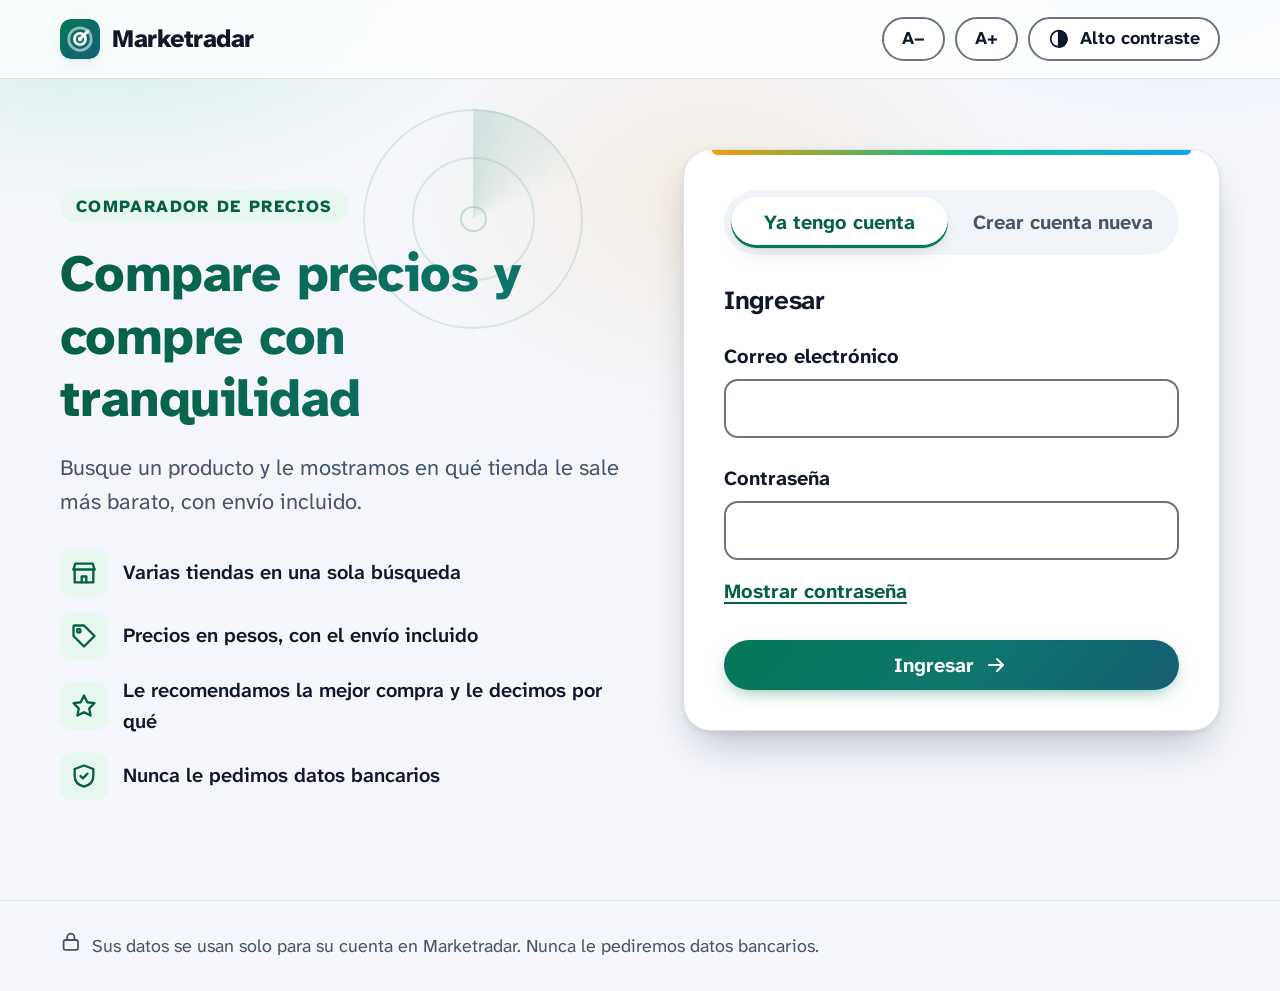
==== commit 1e009999: "Muestra el producto antes que sus juegos y accesorios, y el logo lleva al inicio Al buscar "playstat" ====
--- a/frontend/index.html
+++ b/frontend/index.html
@@ -15,7 +15,7 @@
 
 <header class="encabezado">
     <div class="contenedor encabezado-interno">
-        <p class="marca"><img src="favicon.svg" alt="" width="40" height="40"> Marketradar</p>
+        <a class="marca" href="./"><img src="favicon.svg" alt="" width="40" height="40"> Marketradar<span class="solo-lectores">, ir al inicio</span></a>
         <div class="herramientas" role="group" aria-label="Tamaño de letra y contraste">
             <button type="button" class="boton boton-chip" id="letra-menos" aria-label="Letra más pequeña">A−</button>
             <button type="button" class="boton boton-chip" id="letra-mas" aria-label="Letra más grande">A+</button>
--- a/frontend/css/estilos.css
+++ b/frontend/css/estilos.css
@@ -2,7 +2,7 @@
  * Marketradar: estilos accesibles (WCAG 2.1 AA), mobile-first desde 360 px.
  *
  * Diseño: tarjetas claras con esquinas redondeadas, degradado esmeralda, íconos de trazo y
- * animaciones cortas. Reglas de accesibilidad que se mantienen:
+ * animaciones cortas (ver "Efectos" al final y js/comun/efectos.js). Reglas de accesibilidad que se mantienen:
  *  - Contraste de 4.5:1 o más en todo texto y de 3:1 en bordes de campos y foco.
  *  - Controles de 48 px o más y foco visible con doble anillo.
  *  - Todo se mide en rem, así que A+ y A− agrandan la página completa.
@@ -123,13 +123,25 @@
         radial-gradient(35% 55% at 85% 10%, rgb(14 165 233 / 14%), transparent 70%),
         radial-gradient(30% 50% at 55% 60%, rgb(245 158 11 / 10%), transparent 70%);
     filter: blur(8px);
-    animation: aparecer-suave 1.2s ease-out both;
+    animation: aparecer-suave 1.2s ease-out both, aurora 4.5s ease-in-out 1 both;
 }
 
 :root.alto-contraste body::before { display: none; }
 
 h1, h2, h3 { line-height: 1.2; letter-spacing: -.01em; }
 h1 { font-size: 1.75rem; font-weight: 800; margin: 0 0 var(--espacio); }
+
+/* Los títulos principales llevan el degradado de la marca, que pasa una vez de lado a lado. */
+main h1:not(.bienvenida h1) {
+    background: linear-gradient(90deg, #065f46, #0f766e 30%, #155e75 60%, #065f46);
+    background-size: 300% 100%;
+    -webkit-background-clip: text;
+    background-clip: text;
+    color: transparent;
+    animation: pasar-degradado 3.2s ease-in-out 1 both;
+}
+
+:root.alto-contraste main h1:not(.bienvenida h1) { background: none; color: var(--color-texto); }
 h2 { font-size: 1.3rem; font-weight: 700; margin: 0 0 var(--espacio); }
 
 p { margin: 0 0 .75rem; }
@@ -186,7 +198,27 @@
     -webkit-backdrop-filter: saturate(1.4) blur(14px);
     position: relative;
     z-index: 20;
-}
+    transition: box-shadow .25s, background-color .25s;
+}
+
+.encabezado.desplazado { box-shadow: var(--sombra-alta); background: rgb(255 255 255 / 94%); }
+
+/* Barra de colores que muestra cuánto se ha bajado en la página (la mueve efectos.js). */
+.encabezado::after {
+    content: "";
+    position: absolute;
+    left: 0;
+    right: 0;
+    bottom: -1px;
+    height: 4px;
+    transform-origin: left;
+    transform: scaleX(var(--avance, 0));
+    background: var(--degradado-mvp);
+    pointer-events: none;
+}
+
+:root.alto-contraste .encabezado.desplazado { background: #000000; box-shadow: none; }
+:root.alto-contraste .encabezado::after { background: var(--color-principal); }
 
 .encabezado-interno {
     display: flex;
@@ -207,7 +239,28 @@
     margin: 0;
 }
 
-.marca img { width: 2rem; height: 2rem; border-radius: 10px; box-shadow: var(--sombra); }
+/* El logo es un enlace al inicio, como en casi todas las páginas. */
+a.marca {
+    color: var(--color-texto);
+    text-decoration: none;
+    border-radius: 14px;
+    min-height: var(--tactil);
+    padding-inline: .25rem;
+    margin-inline: -.25rem;
+}
+
+a.marca:hover { color: var(--color-principal-oscuro); }
+
+.marca img {
+    width: 2rem;
+    height: 2rem;
+    border-radius: 10px;
+    box-shadow: var(--sombra);
+    animation: logo .9s var(--curva) backwards;
+    transition: transform .35s var(--curva);
+}
+
+.marca:hover img { transform: rotate(-12deg) scale(1.1); }
 
 .marca-detalle {
     font-weight: 700;
@@ -245,11 +298,14 @@
     border-radius: 999px;
     border: 2px solid transparent;
     cursor: pointer;
+    position: relative;
+    overflow: hidden;
+    isolation: isolate;
     transition: transform .18s var(--curva), box-shadow .18s var(--curva), background-color .18s, color .18s,
         border-color .18s;
 }
 
-.boton:hover { transform: translateY(-1px); }
+.boton:hover { transform: translateY(-2px); }
 .boton:active { transform: translateY(0) scale(.98); }
 .boton:disabled { cursor: progress; opacity: .75; transform: none; }
 
@@ -263,7 +319,34 @@
     width: 100%;
 }
 
-.boton-principal:hover { box-shadow: 0 10px 24px -8px rgb(4 120 87 / 65%); }
+.boton-principal:hover { box-shadow: 0 14px 30px -8px rgb(4 120 87 / 70%), 0 0 0 4px rgb(16 185 129 / 18%); }
+
+/* Destello que cruza el botón al pasar el ratón. Va detrás del texto, así no le quita contraste. */
+.boton-principal::after, .boton-claro::after {
+    content: "";
+    position: absolute;
+    inset: 0;
+    z-index: -1;
+    background: linear-gradient(110deg, transparent 30%, rgb(255 255 255 / 32%) 50%, transparent 70%);
+    transform: translateX(-120%);
+    transition: transform .7s var(--curva);
+    pointer-events: none;
+}
+
+.boton-claro::after { background: linear-gradient(110deg, transparent 30%, rgb(16 185 129 / 22%) 50%, transparent 70%); }
+.boton-principal:hover::after, .boton-claro:hover::after { transform: translateX(120%); }
+
+/* Círculo que gira dentro del botón Buscar mientras llegan los precios. */
+.boton.buscando::before {
+    content: "";
+    width: 1.1em;
+    height: 1.1em;
+    flex: none;
+    border: 3px solid currentColor;
+    border-right-color: transparent;
+    border-radius: 50%;
+    animation: girar .8s linear infinite;
+}
 
 .boton-secundario {
     background: var(--color-superficie);
@@ -445,7 +528,12 @@
     border-radius: 12px;
     color: var(--color-principal-oscuro);
     background: var(--color-principal-suave);
-}
+    animation: saltar .6s var(--curva) backwards;
+    animation-delay: inherit;
+    transition: transform .3s var(--curva);
+}
+
+.beneficios li:hover .icono { transform: rotate(-10deg) scale(1.12); }
 
 .ingreso-tarjeta {
     background: var(--color-superficie);
@@ -453,8 +541,30 @@
     border-radius: 28px;
     padding: 1.25rem var(--espacio);
     box-shadow: var(--sombra-alta);
-    animation: aparecer .6s .1s var(--curva) both;
-}
+    position: relative;
+    animation: entrar-tarjeta .8s .1s var(--curva) both;
+}
+
+.ingreso-tarjeta:hover {
+    background: radial-gradient(600px circle at var(--luz-x, 50%) var(--luz-y, 0%), rgb(16 185 129 / 7%), transparent 45%),
+        var(--color-superficie);
+}
+
+/* Barra de colores arriba de la tarjeta, que se llena al entrar. */
+.ingreso-tarjeta::before {
+    content: "";
+    position: absolute;
+    top: 0;
+    left: 28px;
+    right: 28px;
+    height: 5px;
+    border-radius: 0 0 6px 6px;
+    background: var(--degradado-mvp);
+    transform-origin: left;
+    animation: llenar-x 1s .6s var(--curva) both;
+}
+
+:root.alto-contraste .ingreso-tarjeta::before { background: var(--color-principal); }
 
 .ingreso-tarjeta .formulario {
     border: none;
@@ -576,10 +686,20 @@
 
 .menu a:hover { background: var(--color-principal-suave); color: var(--color-principal-oscuro); }
 
+.menu a {
+    position: relative;
+    overflow: hidden;
+    isolation: isolate;
+}
+
+.menu a .icono { transition: transform .3s var(--curva); }
+.menu a:hover .icono { transform: translateY(-2px) scale(1.15) rotate(-6deg); }
+
 .menu a[aria-current="page"] {
     background: var(--degradado);
     color: var(--color-principal-texto);
     box-shadow: 0 6px 16px -8px rgb(4 120 87 / 70%);
+    animation: pastilla .45s var(--curva);
 }
 
 :root.alto-contraste .menu ul { border: 2px solid var(--color-borde); }
@@ -590,7 +710,7 @@
 .saludo { font-size: 1.3rem; font-weight: 700; margin: 0 0 1rem; }
 
 /* Cada sección entra con un movimiento corto hacia arriba. */
-main > section:not([hidden]) { animation: aparecer .45s var(--curva) both; }
+main > section:not([hidden]) { animation: entrar-seccion .5s var(--curva) both; }
 
 /* ---------- Inicio ---------- */
 
@@ -603,13 +723,33 @@
     padding: 1.75rem 1.5rem;
     margin-bottom: 1.5rem;
     border-radius: 28px;
-    background: var(--degradado);
+    background: linear-gradient(120deg, #047857, #0f766e 35%, #155e75 65%, #047857);
+    background-size: 300% 300%;
     color: #ffffff;
     box-shadow: var(--sombra-alta);
-}
-
-.bienvenida h1 { margin: 0; font-size: 2rem; }
-.bienvenida p { margin: 0 0 .75rem; font-size: 1.1rem; }
+    isolation: isolate;
+    animation: pasar-degradado 4.5s ease-in-out 1 both;
+}
+
+/* Burbujas de luz que flotan una vez detrás del texto (decorativas). */
+.bienvenida::before, .bienvenida::after {
+    content: "";
+    position: absolute;
+    z-index: -1;
+    border-radius: 50%;
+    pointer-events: none;
+    background: radial-gradient(circle at 30% 30%, rgb(255 255 255 / 28%), rgb(255 255 255 / 0%) 70%);
+}
+
+.bienvenida::before { width: 14rem; height: 14rem; left: -4rem; top: -6rem; animation: flotar 4.5s ease-in-out 1 both; }
+.bienvenida::after { width: 8rem; height: 8rem; left: 45%; bottom: -4rem; animation: flotar 4s .3s ease-in-out 1 reverse both; }
+
+.bienvenida h1 { margin: 0; font-size: 2rem; animation: aparecer .6s .1s var(--curva) both; }
+.bienvenida p { margin: 0 0 .75rem; font-size: 1.1rem; animation: aparecer .6s .2s var(--curva) both; }
+.bienvenida .boton { animation: aparecer .6s .3s var(--curva) backwards; }
+
+:root.alto-contraste .bienvenida { background: var(--degradado); }
+:root.alto-contraste .bienvenida::before, :root.alto-contraste .bienvenida::after { display: none; }
 
 .bienvenida .radar {
     right: -1.5rem;
@@ -681,7 +821,15 @@
     transition: transform .2s var(--curva), box-shadow .2s var(--curva), border-color .2s;
 }
 
-.accesos a:hover { transform: translateY(-3px); box-shadow: var(--sombra-alta); border-color: var(--color-principal); }
+.accesos a:hover {
+    transform: translateY(-4px);
+    box-shadow: var(--sombra-alta), 0 0 0 4px rgb(16 185 129 / 14%);
+    border-color: var(--color-principal);
+    background: radial-gradient(420px circle at var(--luz-x, 50%) var(--luz-y, 50%), rgb(16 185 129 / 10%), transparent 45%),
+        var(--color-superficie);
+}
+
+.accesos a:hover .acceso-icono { transform: rotate(-8deg) scale(1.12); }
 
 .accesos strong {
     display: block;
@@ -699,6 +847,7 @@
     border-radius: 16px;
     background: var(--color-principal-suave);
     color: var(--color-principal-oscuro);
+    transition: transform .35s var(--curva);
 }
 
 .accesos li:nth-child(2) .acceso-icono { background: var(--color-info-suave); color: var(--color-info); }
@@ -740,13 +889,84 @@
     translate: 0 -50%;
     color: var(--color-suave);
     pointer-events: none;
-}
+    z-index: 1;
+    transition: transform .3s var(--curva), color .2s;
+}
+
+.barra-busqueda:focus-within .barra-busqueda-icono { color: var(--color-principal); transform: scale(1.18) rotate(-8deg); }
+
+.busqueda input:focus-visible { box-shadow: 0 0 0 6px var(--color-foco), 0 16px 40px -12px rgb(4 120 87 / 50%); }
+:root.alto-contraste .busqueda input:focus-visible { box-shadow: none; }
 
 .busqueda input {
     min-height: 60px;
     padding-left: 3.2rem;
     border-radius: 999px;
     box-shadow: var(--sombra);
+}
+
+/* Sugerencias mientras escribe */
+.campo-sugerencias { position: relative; }
+
+.sugerencias {
+    position: absolute;
+    z-index: 50;
+    top: calc(100% + .35rem);
+    left: 0;
+    right: 0;
+    margin: 0;
+    padding: .35rem;
+    list-style: none;
+    background: var(--color-superficie);
+    border: 2px solid var(--color-borde-campo);
+    border-radius: var(--radio-grande);
+    box-shadow: var(--sombra-alta);
+    max-height: 22rem;
+    overflow-y: auto;
+    animation: aparecer .18s var(--curva) both;
+}
+
+.sugerencias [role="option"] {
+    animation: aparecer .25s var(--curva) both;
+    display: flex;
+    align-items: center;
+    min-height: 48px;
+    padding: .5rem 1rem;
+    border-radius: var(--radio);
+    cursor: pointer;
+    font-size: 1.05rem;
+}
+
+.sugerencias [role="option"]:nth-child(2) { animation-delay: .03s; }
+.sugerencias [role="option"]:nth-child(3) { animation-delay: .06s; }
+.sugerencias [role="option"]:nth-child(n+4) { animation-delay: .09s; }
+
+.sugerencias [role="option"]:hover,
+.sugerencias [role="option"][aria-selected="true"] {
+    background: var(--color-principal-claro, #e7f5ef);
+    color: var(--color-texto);
+    outline: 2px solid var(--color-principal);
+    outline-offset: -2px;
+}
+
+:root.alto-contraste .sugerencias { box-shadow: none; border-color: var(--color-borde); }
+:root.alto-contraste .sugerencias [role="option"][aria-selected="true"],
+:root.alto-contraste .sugerencias [role="option"]:hover { background: #ffff00; color: #000000; outline-color: #000000; }
+
+.quizas { margin: 0 0 1rem; font-size: 1.1rem; }
+.quizas .boton-enlace { display: inline; min-height: 0; padding: 0; font-size: inherit; font-weight: 700; }
+
+/* Texto solo para lectores de pantalla */
+.solo-lectores {
+    position: absolute;
+    width: 1px;
+    height: 1px;
+    padding: 0;
+    margin: -1px;
+    overflow: hidden;
+    clip: rect(0 0 0 0);
+    white-space: nowrap;
+    border: 0;
 }
 
 #estado-resultados p { margin: 0 0 1rem; color: var(--color-suave); }
@@ -781,9 +1001,9 @@
     border-radius: 28px;
     background:
         linear-gradient(var(--color-destacado), var(--color-destacado)) padding-box,
-        var(--degradado-mvp) border-box;
-    box-shadow: var(--sombra-alta);
-    animation: aparecer .5s var(--curva) both;
+        conic-gradient(from var(--angulo, 0deg), #f59e0b, #10b981, #0ea5e9, #8b5cf6, #f59e0b) border-box;
+    box-shadow: var(--sombra-alta), 0 0 40px -12px rgb(245 158 11 / 55%);
+    animation: aparecer .5s var(--curva) both, borde-giro 2.2s .3s linear 2;
 }
 
 .mvp p, .mvp h2 { margin: 0; }
@@ -801,7 +1021,11 @@
     background: var(--color-acento-suave);
     overflow: hidden;
     position: relative;
-}
+    animation: saltar .7s .25s var(--curva) both;
+}
+
+.mvp .sello .icono { animation: estrella 1s .4s var(--curva) both; }
+.mvp .precio { animation: aparecer .5s .35s var(--curva) both; }
 
 /* Brillo que cruza el sello una sola vez. */
 .mvp .sello::after {
@@ -867,10 +1091,21 @@
     border-radius: var(--radio-grande);
     box-shadow: var(--sombra);
     transition: transform .2s var(--curva), box-shadow .2s var(--curva), border-color .2s;
-    animation: aparecer .5s var(--curva) both;
-}
-
-.tarjeta:hover { transform: translateY(-3px); box-shadow: var(--sombra-alta); }
+    /* "backwards" y no "both": al terminar suelta el transform, así la tarjeta se eleva al pasar el ratón. */
+    animation: aparecer .5s var(--curva) backwards;
+}
+
+.tarjeta { position: relative; }
+
+.tarjeta:not(.esqueleto):hover {
+    transform: translateY(-4px);
+    box-shadow: var(--sombra-alta), 0 0 0 4px rgb(16 185 129 / 12%);
+    border-color: var(--color-principal);
+    background: radial-gradient(520px circle at var(--luz-x, 50%) var(--luz-y, 50%), rgb(16 185 129 / 9%), transparent 45%),
+        var(--color-superficie);
+}
+
+.tarjeta.mejor { box-shadow: var(--sombra), 0 0 0 4px rgb(16 185 129 / 16%); }
 
 .resultados > li:nth-child(2) { animation-delay: .06s; }
 .resultados > li:nth-child(3) { animation-delay: .12s; }
@@ -890,13 +1125,22 @@
     overflow: hidden;
 }
 
-.tarjeta-imagen img { width: 100%; height: 100%; object-fit: contain; background: #ffffff; }
+.tarjeta-imagen img {
+    width: 100%;
+    height: 100%;
+    object-fit: contain;
+    background: #ffffff;
+    transition: transform .45s var(--curva);
+}
+
+.tarjeta:hover .tarjeta-imagen img { transform: scale(1.07); }
 .tarjeta-imagen .icono { width: 3rem; height: 3rem; opacity: .6; }
 
 .tarjeta-cuerpo { display: grid; gap: .5rem; align-content: start; }
 .tarjeta-cuerpo h2 { font-size: 1.2rem; margin: 0; }
 .tarjeta-cuerpo p { margin: 0; }
 .tarjeta .acciones { margin-top: .5rem; }
+
 
 .etiqueta-mejor {
     justify-self: start;
@@ -999,14 +1243,19 @@
     max-width: calc(100vw - 2rem);
 }
 
+/* Mientras la lista de sugerencias está abierta, el botón de ayuda no la tapa. */
+.sugerencias-abiertas .asistente:not(:has([aria-expanded="true"])) { visibility: hidden; }
+
 .boton-asistente {
     min-height: 56px;
     padding-inline: 1.3rem;
     background: var(--degradado);
     color: var(--color-principal-texto);
     box-shadow: 0 12px 28px -10px rgb(4 120 87 / 70%);
-    animation: aparecer .5s .4s var(--curva) both;
-}
+    animation: aparecer .5s .4s var(--curva) backwards, llamar 1.2s 1s ease-out 3;
+}
+
+.boton-asistente .icono { animation: saludar .9s 1.1s ease-in-out 2; transform-origin: 50% 80%; }
 
 .boton-asistente[aria-expanded="true"] {
     background: var(--color-texto);
@@ -1064,20 +1313,58 @@
     overflow-wrap: anywhere;
 }
 
-.mensaje-usuario {
+.conversacion .mensaje-usuario {
+    animation-name: burbuja;
+    transform-origin: bottom right;
     align-self: flex-end;
     background: var(--color-principal);
     color: var(--color-principal-texto);
     border-bottom-right-radius: 6px;
 }
 
-.mensaje-asistente {
+.conversacion .mensaje-asistente {
+    animation-name: burbuja;
+    transform-origin: bottom left;
     align-self: flex-start;
     background: var(--color-tarjeta);
     border-bottom-left-radius: 6px;
 }
 
 .conversacion .autor { display: block; font-size: .8rem; font-weight: 800; }
+
+/* Respuesta del asistente: párrafos cortos, listas y botones para abrir la tienda. */
+.respuesta-asistente { display: grid; gap: .5rem; white-space: normal; }
+.respuesta-asistente p, .respuesta-asistente ol, .respuesta-asistente ul { margin: 0; }
+.respuesta-asistente ol, .respuesta-asistente ul { padding-left: 1.25rem; display: grid; gap: .35rem; }
+.respuesta-asistente strong { font-weight: 800; }
+
+.enlace-chat {
+    display: inline-flex;
+    align-items: center;
+    gap: .4rem;
+    min-height: 44px;
+    margin: .25rem 0;
+    padding: .35rem .9rem;
+    border-radius: 999px;
+    background: var(--color-principal);
+    color: var(--color-principal-texto);
+    font-weight: 800;
+    text-decoration: none;
+    overflow-wrap: normal;
+}
+
+.enlace-chat {
+    position: relative;
+    overflow: hidden;
+    isolation: isolate;
+    box-shadow: 0 6px 16px -8px rgb(4 120 87 / 70%);
+    transition: transform .18s var(--curva), box-shadow .18s var(--curva);
+}
+
+.enlace-chat:hover { text-decoration: underline; transform: translateY(-2px); }
+.enlace-chat .icono { width: 1.1rem; height: 1.1rem; flex: none; }
+
+:root.alto-contraste .enlace-chat { background: #ffff00; color: #000000; border: 2px solid #000000; }
 
 .escribiendo { align-self: flex-start; background: var(--color-tarjeta); display: flex; gap: .3rem; }
 
@@ -1095,6 +1382,19 @@
 .formulario-asistente { display: grid; gap: .5rem; }
 .formulario-asistente label { font-weight: 700; }
 .formulario-asistente textarea { min-height: 64px; resize: vertical; }
+.ayuda-enter { margin: 0; font-size: .85rem; }
+
+kbd {
+    display: inline-block;
+    padding: 0 .4em;
+    font: inherit;
+    font-weight: 700;
+    border: 1px solid var(--color-borde-campo);
+    border-bottom-width: 3px;
+    border-radius: 6px;
+    background: var(--color-superficie);
+    color: var(--color-texto);
+}
 .formulario-asistente .acciones { flex-direction: row; }
 .formulario-asistente .boton { flex: 1; padding-inline: .75rem; }
 
@@ -1140,6 +1440,39 @@
 .lista-simple > li:nth-child(n+4) { animation-delay: .15s; }
 
 .lista-simple p, #detalle-pqr p { margin: 0; }
+
+/* Historial con la foto de lo que se buscó. */
+.lista-simple > li.busqueda-historial {
+    grid-template-columns: 7rem 1fr;
+    align-items: center;
+    gap: 1rem 1.25rem;
+}
+
+.busqueda-historial-datos { display: grid; gap: .5rem; justify-items: start; }
+
+.busqueda-historial-foto {
+    display: grid;
+    place-items: center;
+    width: 7rem;
+    aspect-ratio: 1;
+    border-radius: 18px;
+    background: linear-gradient(135deg, var(--color-principal-suave), var(--color-info-suave));
+    color: var(--color-principal);
+    overflow: hidden;
+}
+
+.busqueda-historial-foto img { width: 100%; height: 100%; object-fit: contain; background: #ffffff; }
+.busqueda-historial-foto .icono { width: 2.5rem; height: 2.5rem; opacity: .6; }
+
+:root.alto-contraste .busqueda-historial-foto { background: #000000; color: var(--color-texto); border: 2px solid var(--color-borde); }
+
+/* En el celular la foto va junto al nombre y el botón ocupa todo el ancho, para que no quede apretado. */
+@media (max-width: 30rem) {
+    .lista-simple > li.busqueda-historial { grid-template-columns: 5rem 1fr; align-items: start; gap: .5rem 1rem; }
+    .busqueda-historial-datos { display: contents; }
+    .busqueda-historial-foto { width: 5rem; grid-row: span 2; }
+    .busqueda-historial-datos .boton { grid-column: 1 / -1; width: 100%; margin-top: .25rem; }
+}
 .lista-simple .precio { font-size: 1.2rem; }
 .lista-simple .acciones { margin-top: .25rem; }
 
@@ -1179,6 +1512,7 @@
 }
 
 .pasos > li {
+    animation: aparecer .5s var(--curva) both;
     counter-increment: paso;
     position: relative;
     padding: 1.15rem 1.15rem 1.15rem 4.2rem;
@@ -1201,6 +1535,7 @@
     font-weight: 800;
     background: var(--degradado);
     color: var(--color-principal-texto);
+    animation: saltar .6s .2s var(--curva) both;
 }
 
 .pasos h2 { display: flex; gap: .5rem; align-items: center; font-size: 1.2rem; margin-bottom: .35rem; }
@@ -1290,7 +1625,58 @@
     .bienvenida h1 { font-size: 1.7rem; }
 }
 
+/* ---------- Efectos (js/comun/efectos.js) ---------- */
+
+/* Lo que está más abajo espera quieto a que la persona llegue; sin JavaScript se ve normal. */
+.efectos .revelar:not(.visible) { animation-play-state: paused; }
+
+/* Onda que sale desde donde se tocó un botón. Va detrás del texto. */
+.onda {
+    position: absolute;
+    z-index: -1;
+    border-radius: 50%;
+    background: currentColor;
+    opacity: .28;
+    transform: scale(0);
+    pointer-events: none;
+    animation: onda .6s ease-out forwards;
+}
+
+/* Chispas que salen del sello de la recomendación. */
+.chispas { position: absolute; width: 0; height: 0; pointer-events: none; z-index: 2; }
+
+.chispas i {
+    position: absolute;
+    left: -5px;
+    top: -5px;
+    width: 10px;
+    height: 10px;
+    border-radius: 2px;
+    background: var(--color);
+    animation: chispa 1.1s cubic-bezier(.15, .7, .3, 1) forwards;
+}
+
+.chispas i:nth-child(odd) { border-radius: 50%; }
+
+:root.alto-contraste .accesos a:hover, :root.alto-contraste .tarjeta:hover,
+:root.alto-contraste .ingreso-tarjeta:hover { background: var(--color-superficie); }
+
+:root.alto-contraste .onda, :root.alto-contraste .chispas,
+:root.alto-contraste .boton-principal::after, :root.alto-contraste .boton-claro::after { display: none; }
+
+@media print {
+    .efectos .revelar { animation: none; }
+    .encabezado::after { display: none; }
+}
+
 /* ---------- Animaciones ---------- */
+
+/* El ángulo del borde de la recomendación se puede animar gracias a @property. */
+@property --angulo {
+    syntax: "<angle>";
+    inherits: false;
+    initial-value: 0deg;
+}
 
 @keyframes aparecer {
     from { opacity: 0; transform: translateY(14px); }
@@ -1305,6 +1691,82 @@
 @keyframes cargando { to { background-position: -200% 0; } }
 @keyframes abrir { from { opacity: 0; transform: translateY(10px) scale(.96); } to { opacity: 1; transform: none; } }
 
+@keyframes aurora {
+    0% { transform: translate3d(0, 0, 0) scale(1); }
+    50% { transform: translate3d(3vw, 2vh, 0) scale(1.08); }
+    100% { transform: translate3d(0, 0, 0) scale(1); }
+}
+
+@keyframes pasar-degradado {
+    from { background-position: 100% 50%; }
+    to { background-position: 0% 50%; }
+}
+
+@keyframes logo {
+    from { opacity: 0; transform: rotate(-200deg) scale(.3); }
+    to { opacity: 1; transform: none; }
+}
+
+@keyframes pastilla {
+    0% { transform: scale(.9); }
+    60% { transform: scale(1.05); }
+    100% { transform: none; }
+}
+
+@keyframes flotar {
+    0% { transform: translate(0, 0) scale(.8); opacity: 0; }
+    40% { opacity: 1; }
+    100% { transform: translate(2.5rem, 1.5rem) scale(1.1); opacity: 1; }
+}
+
+@keyframes saltar {
+    0% { opacity: 0; transform: scale(.4); }
+    60% { opacity: 1; transform: scale(1.12); }
+    100% { opacity: 1; transform: none; }
+}
+
+@keyframes estrella {
+    from { transform: rotate(-180deg) scale(.2); }
+    to { transform: none; }
+}
+
+@keyframes borde-giro { to { --angulo: 360deg; } }
+
+@keyframes llamar {
+    0% { box-shadow: 0 12px 28px -10px rgb(4 120 87 / 70%), 0 0 0 0 rgb(16 185 129 / 55%); }
+    100% { box-shadow: 0 12px 28px -10px rgb(4 120 87 / 70%), 0 0 0 18px rgb(16 185 129 / 0%); }
+}
+
+@keyframes saludar {
+    0%, 100% { transform: rotate(0); }
+    25% { transform: rotate(-14deg); }
+    75% { transform: rotate(14deg); }
+}
+
+@keyframes burbuja {
+    from { opacity: 0; transform: translateY(10px) scale(.85); }
+    to { opacity: 1; transform: none; }
+}
+
+@keyframes entrar-tarjeta {
+    from { opacity: 0; transform: perspective(900px) rotateX(12deg) translateY(36px) scale(.96); }
+    to { opacity: 1; transform: none; }
+}
+
+@keyframes entrar-seccion {
+    from { opacity: 0; transform: translateY(18px); filter: blur(4px); }
+    to { opacity: 1; transform: none; filter: none; }
+}
+
+@keyframes llenar-x { from { transform: scaleX(0); } }
+
+@keyframes onda { to { transform: scale(1); opacity: 0; } }
+
+@keyframes chispa {
+    0% { opacity: 1; transform: rotate(var(--angulo)) translateX(0) scale(1); }
+    100% { opacity: 0; transform: rotate(var(--angulo)) translateX(var(--distancia)) scale(.4); }
+}
+
 @keyframes punto {
     0%, 100% { transform: translateY(0); opacity: .45; }
     50% { transform: translateY(-4px); opacity: 1; }
@@ -1318,4 +1780,5 @@
     }
 
     .grafico polyline { stroke-dashoffset: 0; }
-}
+    .encabezado::after, .onda, .chispas { display: none; }
+}
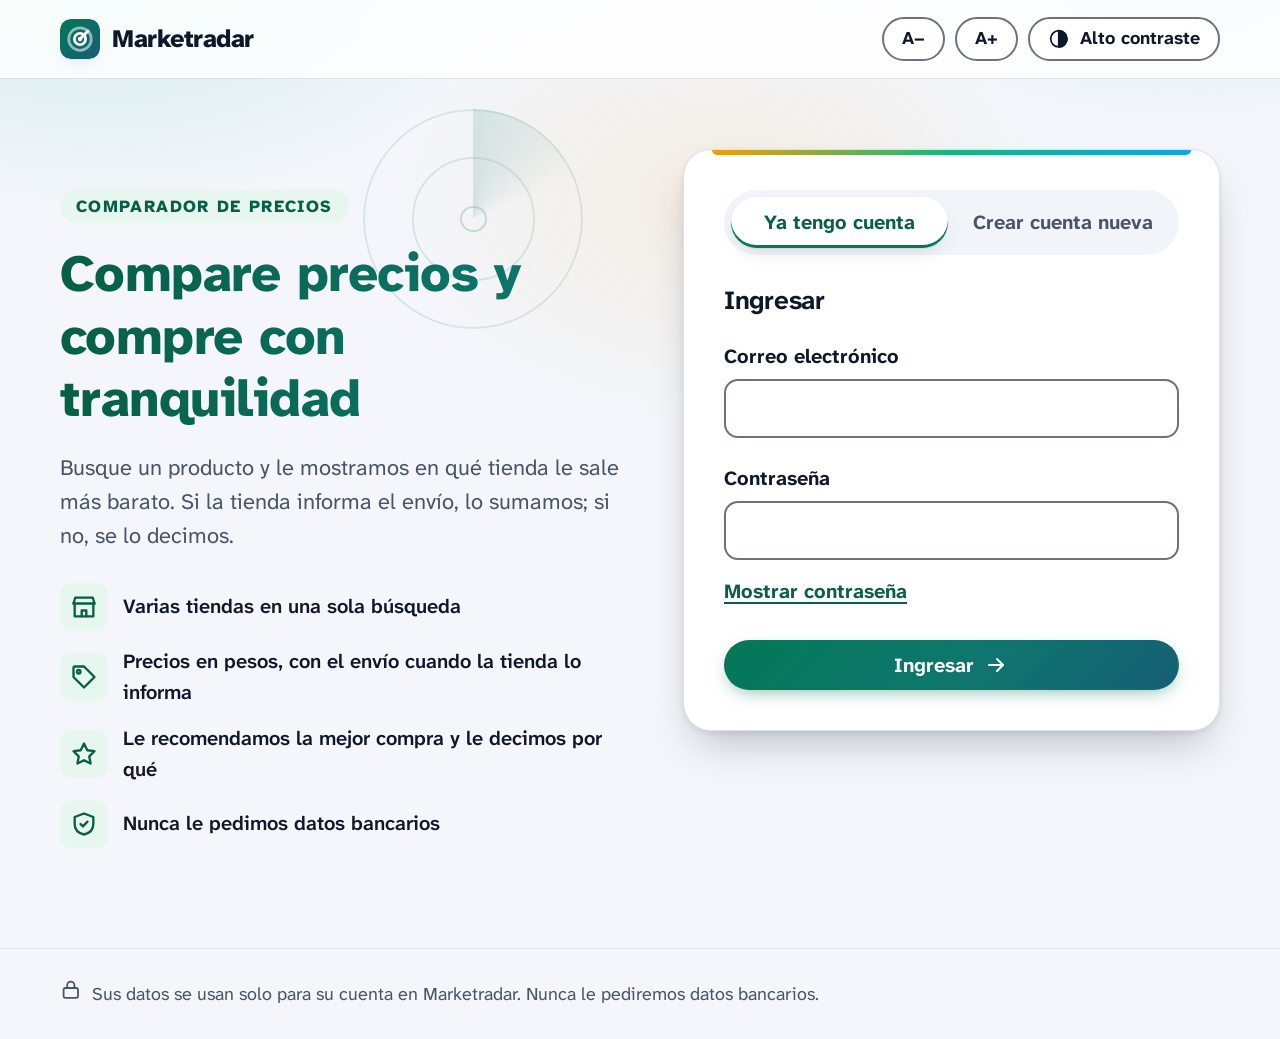
==== commit b8065b83: "Recomendación según lo que pidió la persona y precios honestos - La búsqueda lee modelo, versión, ca" ====
--- a/frontend/index.html
+++ b/frontend/index.html
@@ -29,10 +29,11 @@
         <div class="radar" aria-hidden="true"><span></span><span></span><span></span><i></i></div>
         <p class="sobretitulo">Comparador de precios</p>
         <h1>Compare precios y compre con tranquilidad</h1>
-        <p class="introduccion">Busque un producto y le mostramos en qué tienda le sale más barato, con envío incluido.</p>
+        <p class="introduccion">Busque un producto y le mostramos en qué tienda le sale más barato. Si la tienda informa
+            el envío, lo sumamos; si no, se lo decimos.</p>
         <ul class="beneficios">
             <li><svg class="icono" aria-hidden="true" focusable="false"><use href="img/iconos.svg#tienda"></use></svg> Varias tiendas en una sola búsqueda</li>
-            <li><svg class="icono" aria-hidden="true" focusable="false"><use href="img/iconos.svg#etiqueta"></use></svg> Precios en pesos, con el envío incluido</li>
+            <li><svg class="icono" aria-hidden="true" focusable="false"><use href="img/iconos.svg#etiqueta"></use></svg> Precios en pesos, con el envío cuando la tienda lo informa</li>
             <li><svg class="icono" aria-hidden="true" focusable="false"><use href="img/iconos.svg#estrella"></use></svg> Le recomendamos la mejor compra y le decimos por qué</li>
             <li><svg class="icono" aria-hidden="true" focusable="false"><use href="img/iconos.svg#escudo"></use></svg> Nunca le pedimos datos bancarios</li>
         </ul>
@@ -111,6 +112,19 @@
                 <button type="button" class="boton boton-enlace" id="ver-clave-registro" aria-pressed="false">
                     Mostrar contraseña</button>
             </div>
+            <div class="campo">
+                <label for="registro-idioma">Idioma en que lee</label>
+                <select id="registro-idioma" aria-describedby="ayuda-registro-idioma">
+                    <option value="es">Español</option>
+                    <option value="en">Inglés (English)</option>
+                    <option value="pt">Portugués (Português)</option>
+                    <option value="fr">Francés (Français)</option>
+                    <option value="it">Italiano</option>
+                    <option value="de">Alemán (Deutsch)</option>
+                </select>
+                <p id="ayuda-registro-idioma" class="ayuda">Si una opinión de compradores está en otro idioma, le
+                    ofrecemos traducirla a este. Lo puede cambiar después en Mi perfil.</p>
+            </div>
             <p id="resultado-registro" class="aviso-formulario" role="alert" hidden></p>
             <button type="submit" class="boton boton-principal">Crear mi cuenta <svg class="icono" aria-hidden="true" focusable="false"><use href="img/iconos.svg#flecha"></use></svg></button>
         </form>
--- a/frontend/css/estilos.css
+++ b/frontend/css/estilos.css
@@ -791,6 +791,95 @@
 
 :root.alto-contraste .aviso-inicio { border: 2px solid var(--color-borde); }
 
+/* La barra de color de la izquierda toma el color del aviso que se ve. */
+.aviso-inicio:has(.aviso-diapositiva.activa.tipo-baja)::before { background: var(--color-exito); }
+.aviso-inicio:has(.aviso-diapositiva.activa.tipo-seguimiento)::before { background: var(--color-info); }
+
+.aviso-diapositiva { display: grid; gap: .5rem; align-content: start; }
+
+/* Etiqueta pequeña que dice de qué se trata el aviso. */
+.etiqueta-aviso {
+    display: inline-flex;
+    align-items: center;
+    gap: .4rem;
+    justify-self: start;
+    padding: .2rem .75rem;
+    border-radius: 999px;
+    font-size: .9rem;
+    font-weight: 700;
+    color: var(--color-acento);
+    background: var(--color-acento-suave);
+}
+
+.etiqueta-aviso .icono { width: 1.1em; height: 1.1em; }
+.tipo-baja .etiqueta-aviso { color: var(--color-exito); background: var(--color-exito-suave); }
+.tipo-seguimiento .etiqueta-aviso { color: var(--color-info); background: var(--color-info-suave); }
+:root.alto-contraste .etiqueta-aviso { border: 2px solid currentColor; }
+
+/* Carrusel: todos los avisos en la misma celda, para que la altura no cambie al pasar de uno a otro. */
+.avisos { display: grid; gap: 1rem; }
+
+.avisos-pista {
+    display: grid;
+    touch-action: pan-y;
+    transform: translateX(var(--arrastre, 0));
+    transition: transform .25s var(--curva);
+}
+
+.avisos-pista.arrastrando { transition: none; user-select: none; cursor: grabbing; }
+
+.avisos-pista > .aviso-diapositiva { grid-area: 1 / 1; visibility: hidden; }
+.avisos-pista > .aviso-diapositiva.activa { visibility: visible; }
+.aviso-diapositiva.entra-derecha { animation: aviso-entra-derecha .45s var(--curva) both; }
+.aviso-diapositiva.entra-izquierda { animation: aviso-entra-izquierda .45s var(--curva) both; }
+
+@keyframes aviso-entra-derecha { from { opacity: 0; transform: translateX(2.5rem); } }
+@keyframes aviso-entra-izquierda { from { opacity: 0; transform: translateX(-2.5rem); } }
+
+.avisos-controles {
+    display: flex;
+    flex-wrap: wrap;
+    align-items: center;
+    gap: .5rem;
+    padding-top: .75rem;
+    border-top: 1px solid #f3d38a;
+}
+
+:root.alto-contraste .avisos-controles { border-top-color: var(--color-borde); }
+
+.boton-icono { padding: 0; width: var(--tactil); border-radius: 50%; }
+.boton-icono .icono { width: 1.4rem; height: 1.4rem; }
+.boton-pausa { margin-left: auto; }
+
+.avisos-posicion {
+    display: inline-flex;
+    align-items: center;
+    gap: .6rem;
+    padding: 0 .25rem;
+    font-weight: 700;
+    color: var(--color-suave);
+}
+
+.avisos-puntos { display: inline-flex; gap: .4rem; }
+
+.avisos-puntos .punto {
+    width: .65rem;
+    height: .65rem;
+    border-radius: 999px;
+    border: 2px solid var(--color-borde-campo);
+    transition: width .3s var(--curva), background-color .3s;
+}
+
+.avisos-puntos .punto.activo { width: 1.6rem; background: var(--color-texto); border-color: var(--color-texto); }
+
+@media (max-width: 30rem) {
+    .aviso-inicio .titulo-aviso { font-size: 1.2rem; }
+    /* Flechas a los lados de la posición y "Pausar" en su propia fila, para que nada quede cortado. */
+    .avisos-controles { display: grid; grid-template-columns: auto 1fr auto; gap: .6rem; }
+    .avisos-posicion { justify-content: center; }
+    .boton-pausa { grid-column: 1 / -1; margin-left: 0; }
+}
+
 .accesos {
     list-style: none;
     padding: 0;
@@ -873,6 +962,55 @@
 /* ---------- Buscar ---------- */
 
 .busqueda { margin-bottom: 1.5rem; }
+
+/* Filtro de precio: "Desde" y "Hasta" en una fila; en el celular, uno debajo del otro. */
+.filtro-precio {
+    display: grid;
+    gap: .6rem;
+    margin-bottom: 1.5rem;
+    padding: 1.1rem 1.25rem;
+    border: 1px solid var(--color-borde);
+    border-radius: var(--radio-grande);
+    background: var(--color-superficie);
+    box-shadow: var(--sombra);
+}
+
+.filtro-precio h2 { display: flex; align-items: center; gap: .5rem; margin: 0; font-size: 1.2rem; }
+.filtro-precio .ayuda { margin: 0; }
+
+.campos-precio {
+    display: grid;
+    grid-template-columns: repeat(2, minmax(0, 14rem)) auto;
+    gap: .75rem 1rem;
+    align-items: end;
+}
+
+.campo-pesos { position: relative; }
+
+.campo-pesos span {
+    position: absolute;
+    left: .9rem;
+    top: 50%;
+    transform: translateY(-50%);
+    font-weight: 700;
+    color: var(--color-suave);
+    pointer-events: none;
+}
+
+.campo .campo-pesos input { padding-left: 2rem; }
+.acciones-precio { display: flex; flex-wrap: wrap; gap: .6rem; }
+
+:root.alto-contraste .filtro-precio { border: 2px solid var(--color-borde); }
+
+@media (max-width: 40rem) {
+    .campos-precio { grid-template-columns: 1fr 1fr; }
+    .acciones-precio { grid-column: 1 / -1; }
+    .acciones-precio .boton { flex: 1 1 auto; }
+}
+
+@media (max-width: 22rem) {
+    .campos-precio { grid-template-columns: 1fr; }
+}
 .busqueda h1 label { cursor: pointer; }
 .busqueda .ayuda, .busqueda .error { margin: .5rem 0 0; }
 
@@ -982,6 +1120,35 @@
     font-weight: 600;
 }
 
+/* Resumen con IA, al estilo de Google: borde de colores suave y texto grande. */
+.resumen-ia {
+    position: relative;
+    margin: 0 0 1.5rem;
+    padding: 1.25rem 1.5rem;
+    border-radius: var(--radio-grande);
+    background:
+        linear-gradient(var(--color-superficie), var(--color-superficie)) padding-box,
+        linear-gradient(135deg, #8b5cf6, #0ea5e9 50%, #10b981) border-box;
+    border: 3px solid transparent;
+    box-shadow: var(--sombra);
+    animation: aparecer .5s var(--curva) backwards;
+}
+
+.resumen-ia h2 {
+    display: flex;
+    align-items: center;
+    gap: .5rem;
+    margin: 0 0 .5rem;
+    font-size: 1.15rem;
+    color: #5b21b6;
+}
+
+.resumen-ia #texto-resumen-ia { margin: 0 0 .5rem; font-size: 1.15rem; line-height: 1.6; }
+.resumen-ia .ayuda { margin: 0; }
+
+:root.alto-contraste .resumen-ia { background: var(--color-superficie); border: 3px solid var(--color-principal); }
+:root.alto-contraste .resumen-ia h2 { color: var(--color-principal); }
+
 .volver { margin-bottom: var(--espacio); }
 
 .acciones {
@@ -1050,6 +1217,8 @@
 
 .mvp ul li { display: flex; gap: .55rem; align-items: baseline; }
 .mvp ul li::before { content: "✓"; font-weight: 800; color: var(--color-principal); }
+/* Los datos (envío, estado, ubicación) no llevan ✓: pueden decir que algo no se sabe. */
+.mvp ul.datos li::before { content: none; }
 
 .puntaje {
     height: .7rem;
@@ -1068,6 +1237,7 @@
 }
 
 .mvp > a.boton { margin-top: .5rem; }
+.mvp .mvp-imagen { width: min(100%, 320px); justify-self: start; animation: aparecer .5s .2s var(--curva) backwards; }
 
 :root.alto-contraste .mvp { border-color: var(--color-borde); background: #000000; }
 :root.alto-contraste .mvp .sello, :root.alto-contraste .puntaje { border: 2px solid var(--color-borde); }
@@ -1182,6 +1352,138 @@
     font-weight: 600;
 }
 
+/* Tienda del exterior: el aviso ocupa toda la fila para que se lea completo. */
+.dato-exterior {
+    flex-basis: 100%;
+    flex-wrap: wrap;
+    border-radius: 12px;
+    background: var(--color-acento-suave);
+    color: var(--color-acento);
+}
+
+.nota-exterior { font-weight: 500; }
+
+/* Condición distinta de "nuevo" o no informada: se ve, sin parecer un error. */
+.dato-aviso { background: var(--color-acento-suave); color: var(--color-acento); }
+
+/* Qué le falta al precio para ser el total, y precios que no se pudieron verificar. */
+.falta-total {
+    font-size: .95rem;
+    font-weight: 600;
+    color: var(--color-acento);
+}
+
+.alerta-precio {
+    display: flex;
+    gap: .5rem;
+    align-items: flex-start;
+    padding: .6rem .8rem;
+    border-left: 6px solid var(--color-error);
+    border-radius: 10px;
+    background: var(--color-error-suave);
+    color: var(--color-error);
+    font-weight: 700;
+}
+
+.alerta-precio .icono { flex: none; margin-top: .15rem; }
+.conversion { font-size: .9rem; }
+
+/* Lo que se exigió a cada oferta. */
+.requisitos-busqueda { margin: 0 0 1.25rem; }
+.requisitos-busqueda p { margin: 0 0 .4rem; font-weight: 600; }
+
+.chips {
+    list-style: none;
+    margin: 0;
+    padding: 0;
+    display: flex;
+    flex-wrap: wrap;
+    gap: .4rem;
+}
+
+.chips li {
+    padding: .2rem .8rem;
+    border-radius: 999px;
+    border: 2px solid var(--color-principal);
+    color: var(--color-principal-oscuro);
+    background: var(--color-principal-suave);
+    font-weight: 700;
+}
+
+.nota-totales, .sin-recomendacion {
+    margin: 0 0 1.25rem;
+    padding: .75rem var(--espacio);
+    border-left: 6px solid var(--color-acento);
+    border-radius: 10px;
+    background: var(--color-acento-suave);
+    color: var(--color-acento);
+    font-weight: 600;
+}
+
+.sin-recomendacion { font-size: 1.1rem; }
+
+/* Alternativas: aparte, con lo que les falta arriba. */
+.alternativas { margin: 2rem 0 1.5rem; }
+.alternativas h2 { margin: 0 0 .25rem; }
+.alternativas > .ayuda { margin: 0 0 1rem; }
+.tarjeta.alternativa { border-style: dashed; }
+
+.faltantes {
+    padding: .6rem .8rem;
+    border-radius: 12px;
+    background: var(--color-acento-suave);
+    color: var(--color-acento);
+}
+
+.faltantes.incumple { background: var(--color-error-suave); color: var(--color-error); }
+.faltantes-titulo { font-weight: 800; }
+.faltantes ul { margin: .25rem 0 0; padding-left: 1.25rem; font-weight: 600; }
+
+/* Confianza de la recomendación y cómo se calcula. */
+.confianza {
+    display: grid;
+    gap: .2rem;
+    padding: .6rem .8rem;
+    border-radius: 12px;
+    background: var(--color-superficie);
+    border: 1px solid var(--color-borde);
+}
+
+.confianza-nivel { font-weight: 800; }
+.confianza-alta .confianza-nivel { color: var(--color-exito); }
+.confianza-media .confianza-nivel, .confianza-baja .confianza-nivel { color: var(--color-acento); }
+
+.como-se-calcula summary {
+    cursor: pointer;
+    font-weight: 700;
+    color: var(--color-principal-oscuro);
+    min-height: 44px;
+    display: flex;
+    align-items: center;
+}
+
+.como-se-calcula ol { margin: .25rem 0 0; padding-left: 1.4rem; display: grid; gap: .35rem; }
+
+/* De dónde son las opiniones. */
+.nota-procedencia {
+    padding: .6rem .8rem;
+    border-radius: 10px;
+    background: var(--color-info-suave);
+    color: var(--color-info);
+    font-weight: 600;
+}
+
+.nota-procedencia.sin-verificar { background: var(--color-acento-suave); color: var(--color-acento); }
+.nota-procedencia.rechazada { background: var(--color-error-suave); color: var(--color-error); }
+
+:root.alto-contraste .nota-totales, :root.alto-contraste .sin-recomendacion, :root.alto-contraste .faltantes,
+:root.alto-contraste .alerta-precio, :root.alto-contraste .confianza, :root.alto-contraste .nota-procedencia,
+:root.alto-contraste .chips li { border: 2px solid var(--color-borde); }
+
+@media (max-width: 30rem) {
+    .dato { border-radius: 12px; }
+}
+
 .calificacion { font-weight: 700; }
 .calificacion .estrellas { letter-spacing: .1em; color: #b45309; }
 
@@ -1203,29 +1505,79 @@
 
 .esqueleto:hover { transform: none; box-shadow: var(--sombra); }
 
-/* Historial de precio. */
-.grafico {
-    width: 100%;
-    height: auto;
+/* Reseñas de compradores. */
+.resumen-resenas { font-size: 1.2rem; }
+
+.distribucion {
+    list-style: none;
+    padding: 0;
+    margin: 1rem 0 1.5rem;
+    display: grid;
+    gap: .5rem;
+    max-width: 36rem;
+}
+
+.distribucion li {
+    display: grid;
+    grid-template-columns: 7.5rem 1fr 9.5rem;
+    align-items: center;
+    gap: .75rem;
+}
+
+.distribucion-barra {
+    height: .9rem;
+    border-radius: 999px;
+    background: var(--color-tarjeta);
+    border: 1px solid var(--color-borde);
+    overflow: hidden;
+}
+
+.distribucion-barra span {
+    display: block;
+    height: 100%;
+    width: var(--parte);
+    background: #b45309;
+    border-radius: inherit;
+    transform-origin: left;
+    animation: llenar-barra .8s .1s var(--curva) backwards;
+}
+
+:root.alto-contraste .distribucion-barra span { background: var(--color-principal); }
+
+.distribucion-cantidad { color: var(--color-suave); font-size: .9rem; }
+
+.resenas {
+    list-style: none;
+    padding: 0;
+    margin: 0 0 1.5rem;
+    display: grid;
+    gap: 1rem;
+}
+
+.resena {
     background: var(--color-superficie);
     border: 1px solid var(--color-borde);
-    border-radius: var(--radio-grande);
+    border-radius: var(--radio);
     box-shadow: var(--sombra);
-    margin: 1rem 0;
-}
-
-.grafico polyline {
-    fill: none;
-    stroke: var(--color-principal);
-    stroke-width: 4;
-    stroke-linecap: round;
-    stroke-linejoin: round;
-    stroke-dasharray: 1;
-    stroke-dashoffset: 1;
-    animation: dibujar 1.2s .2s var(--curva) forwards;
-}
-
-#contenido-detalle ul { padding-left: 1.25rem; }
+    padding: 1rem 1.25rem;
+}
+
+.resena h4 { margin: .25rem 0; font-size: 1.05rem; }
+.resena p { margin: .25rem 0; }
+.resena-texto { white-space: pre-line; overflow-wrap: anywhere; }
+
+.boton-traducir { margin-top: .5rem; }
+
+.nota-traduccion {
+    color: var(--color-suave);
+    font-size: .9rem;
+    font-style: italic;
+}
+
+@media (max-width: 30rem) {
+    .distribucion li { grid-template-columns: 6rem 1fr; }
+    .distribucion-cantidad { grid-column: 1 / -1; }
+}
 
 /* ---------- Asistente flotante ---------- */
 
@@ -1687,7 +2039,7 @@
 @keyframes girar { to { transform: rotate(360deg); } }
 @keyframes brillo { to { transform: translateX(120%); } }
 @keyframes llenar { from { width: 0; } }
-@keyframes dibujar { to { stroke-dashoffset: 0; } }
+@keyframes llenar-barra { from { transform: scaleX(0); } }
 @keyframes cargando { to { background-position: -200% 0; } }
 @keyframes abrir { from { opacity: 0; transform: translateY(10px) scale(.96); } to { opacity: 1; transform: none; } }
 
@@ -1779,6 +2131,5 @@
         scroll-behavior: auto !important;
     }
 
-    .grafico polyline { stroke-dashoffset: 0; }
     .encabezado::after, .onda, .chispas { display: none; }
 }
